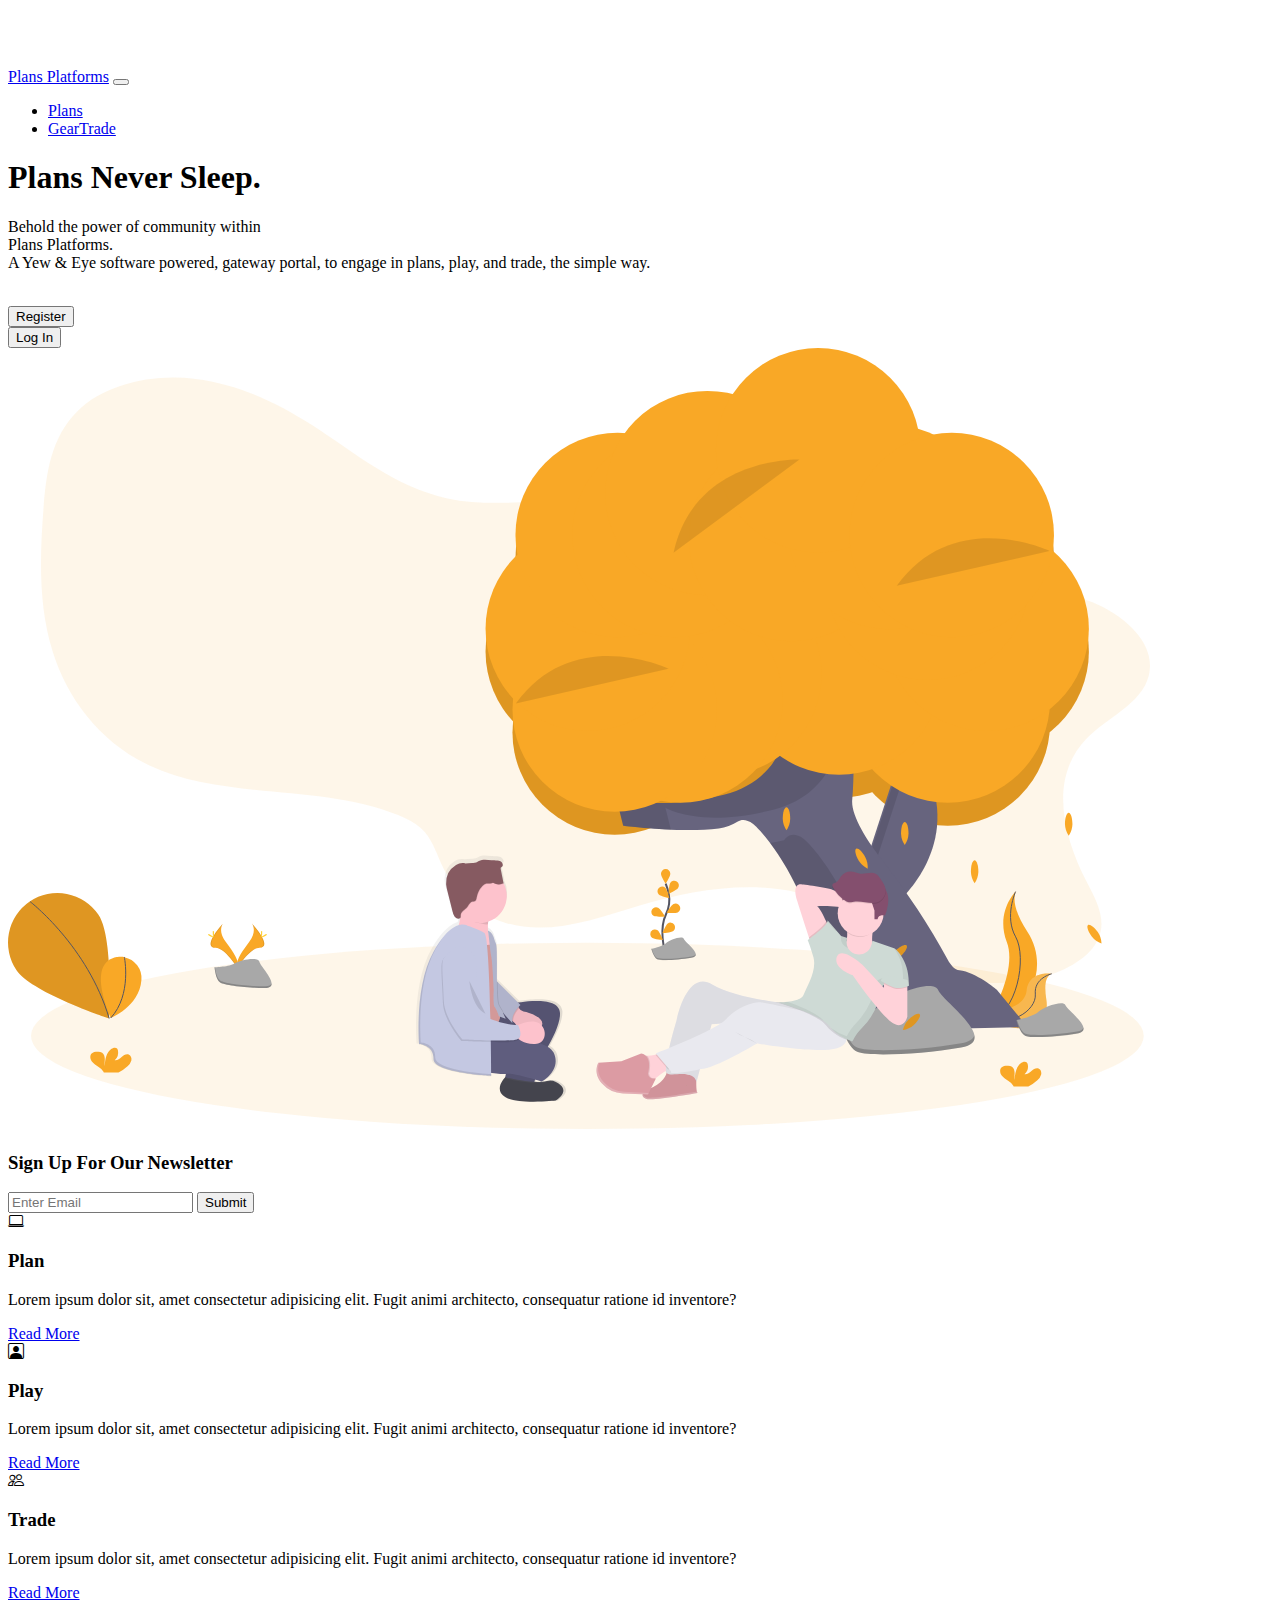
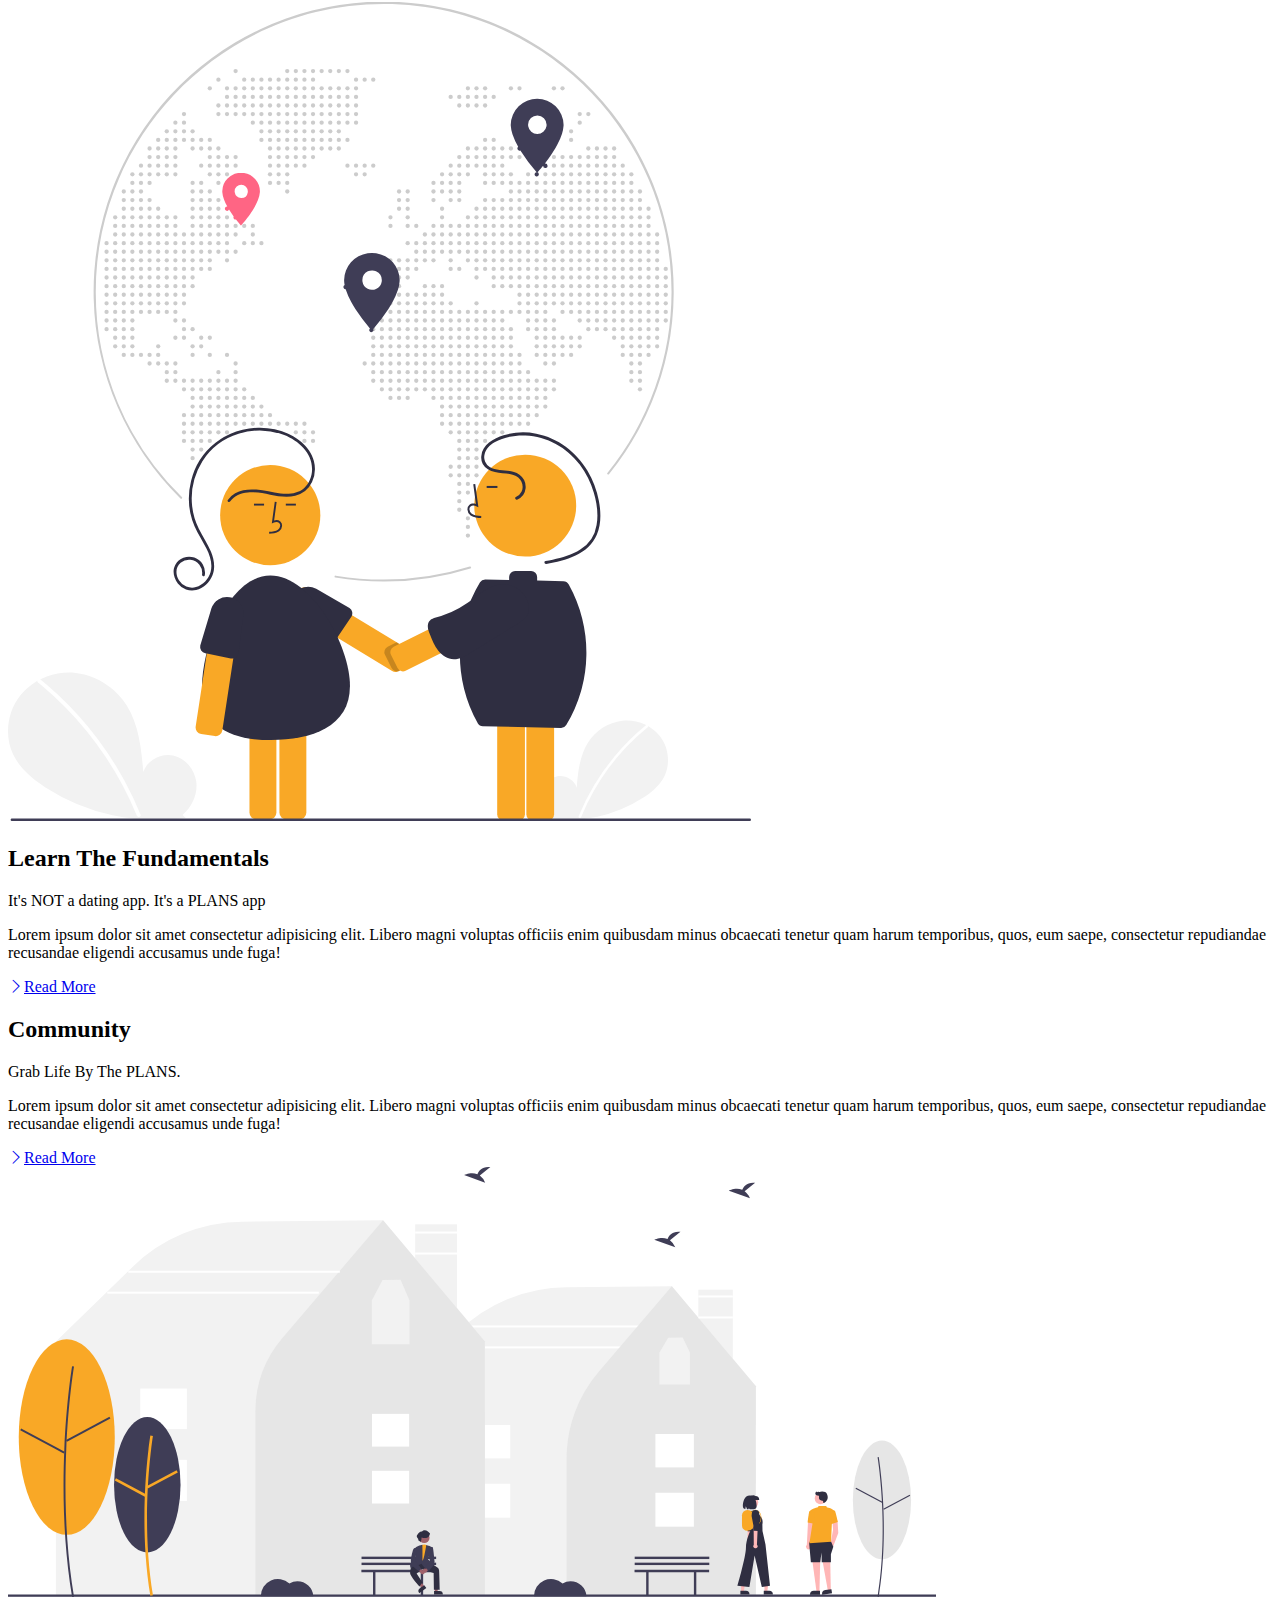
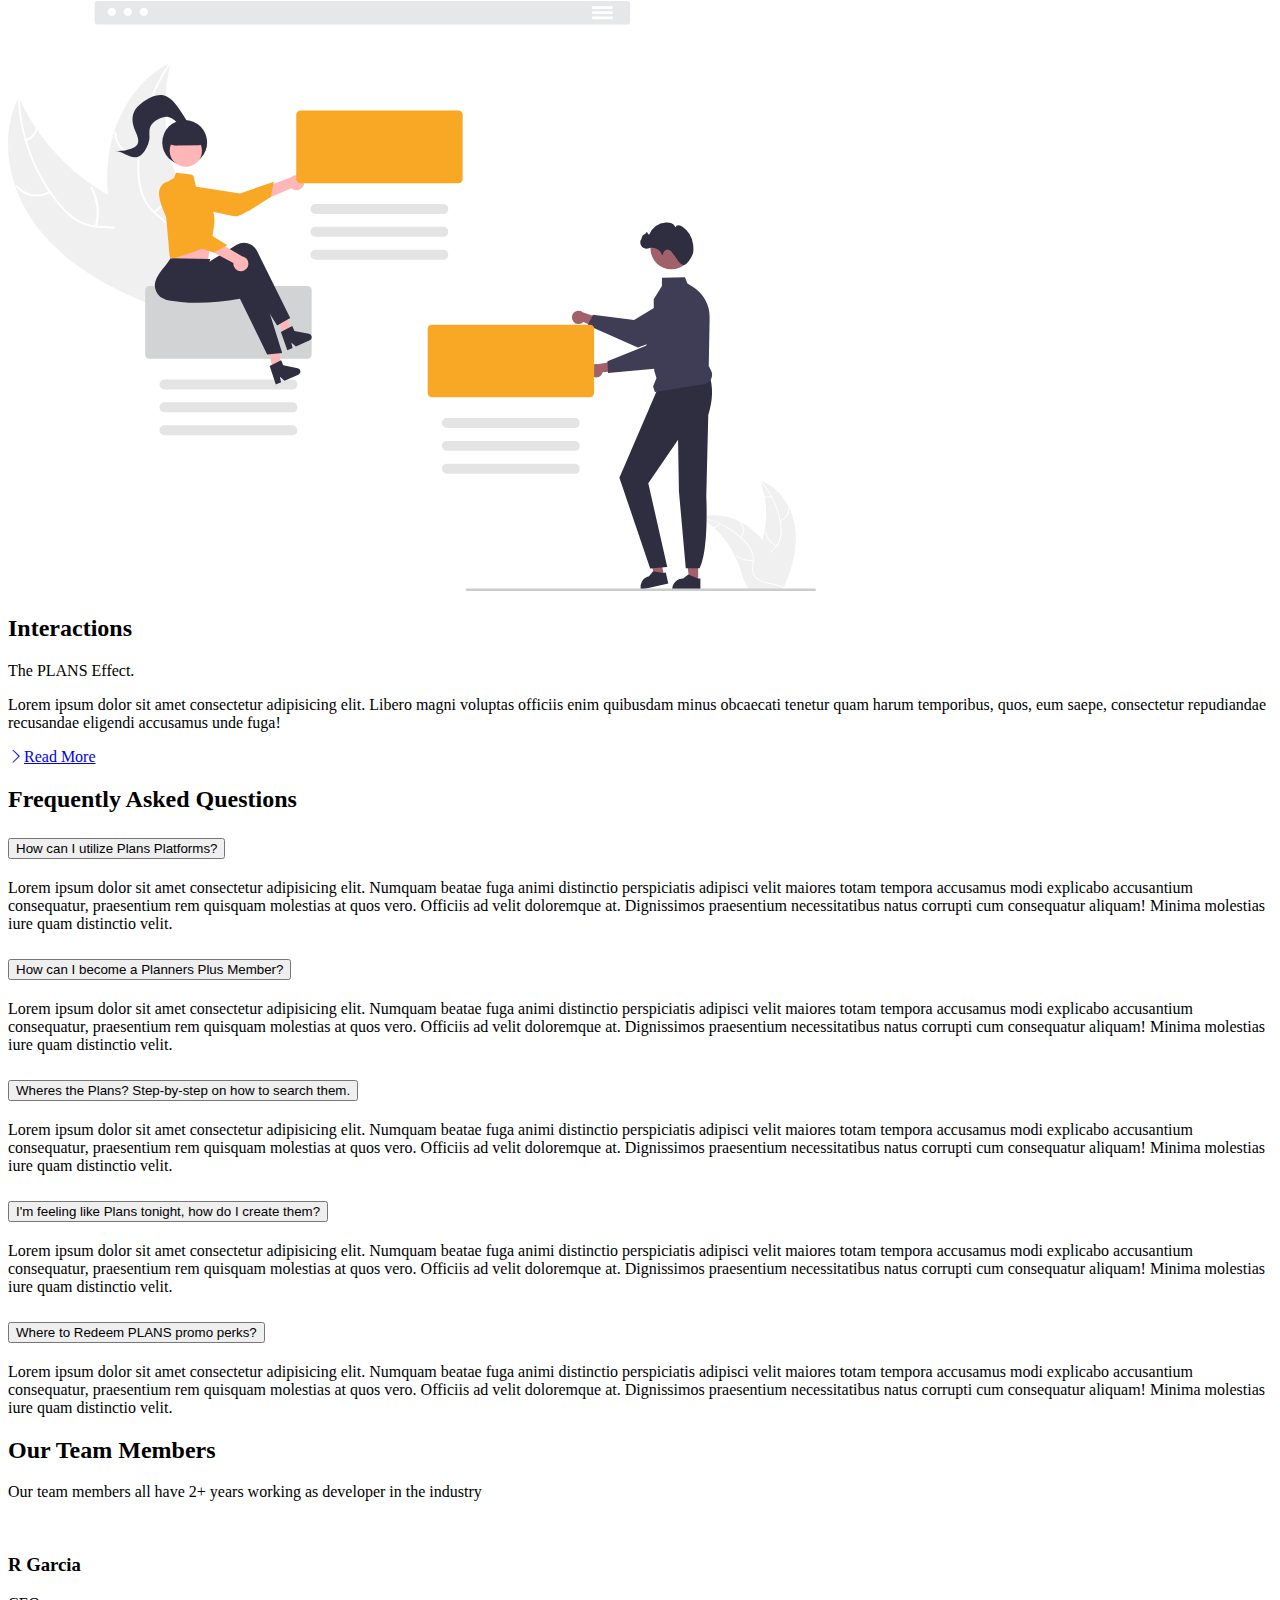
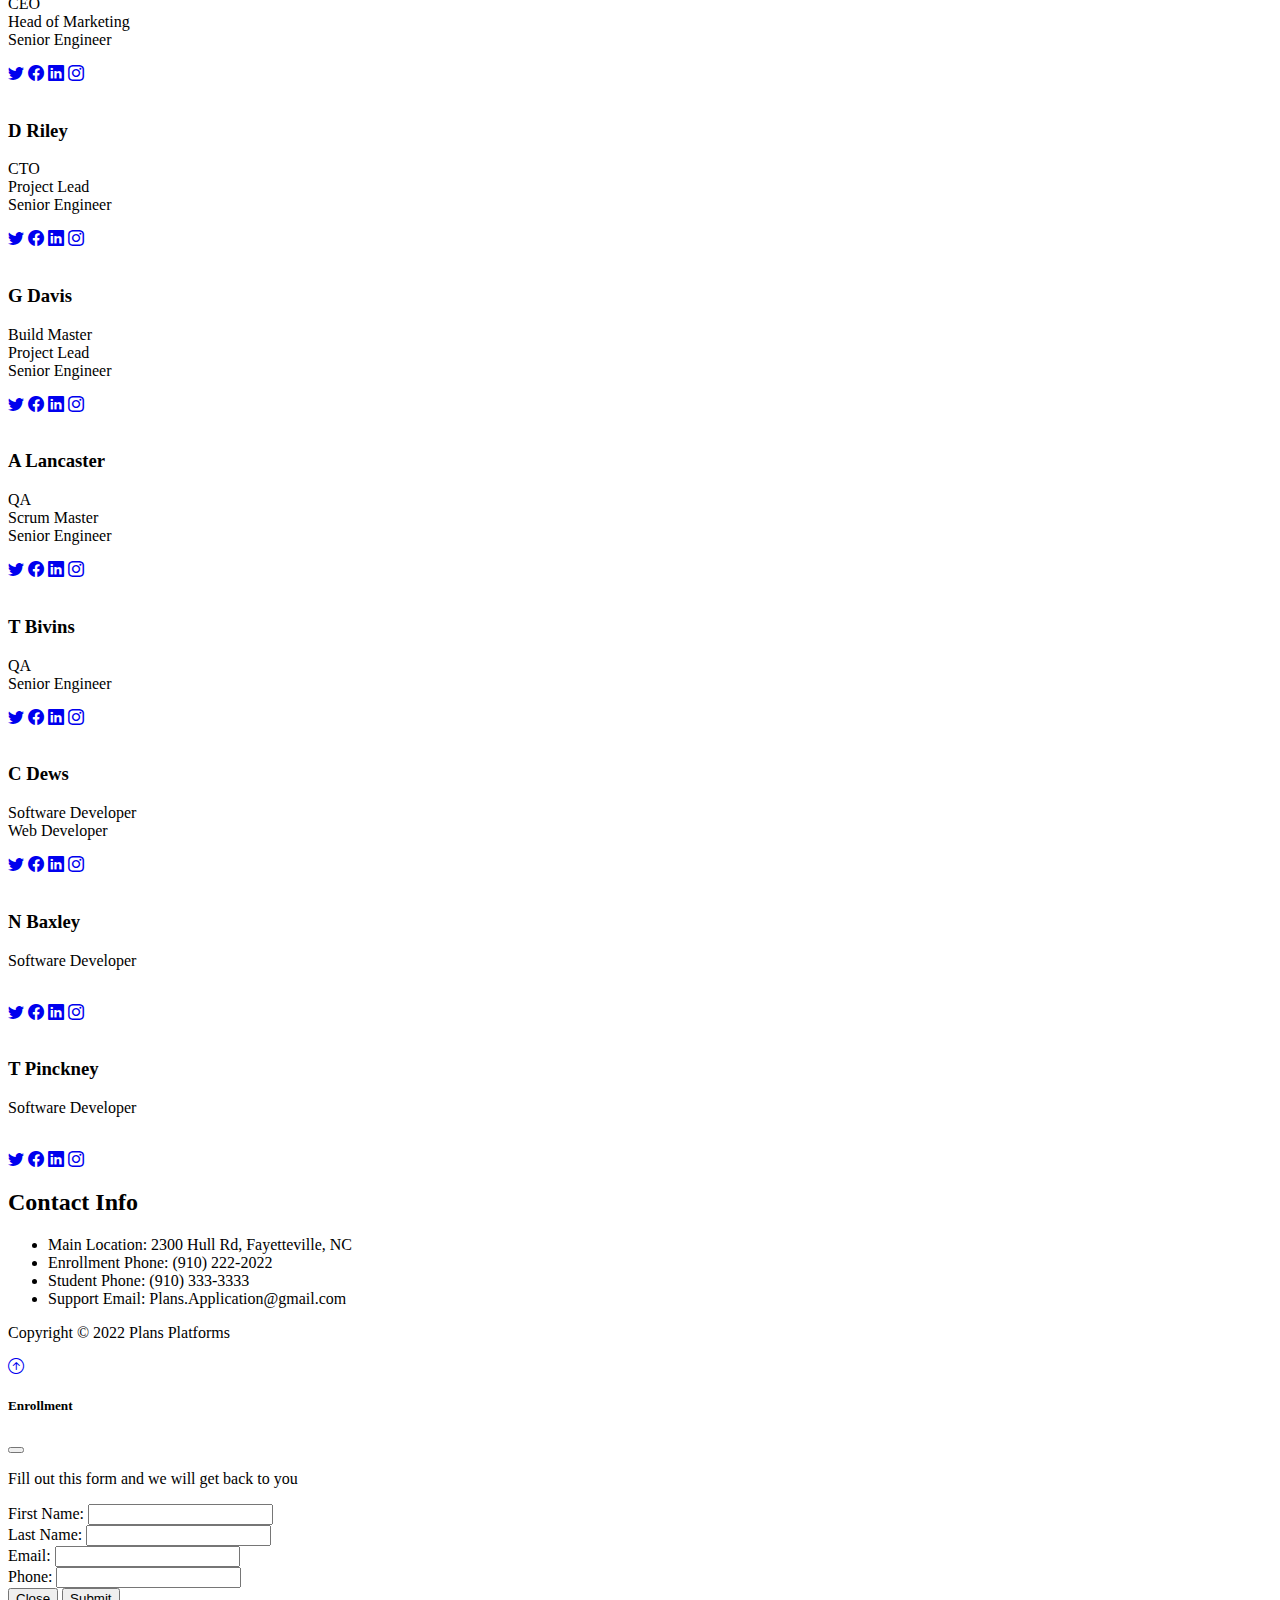
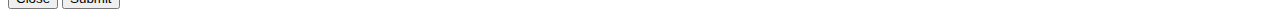
==== Plans/Plan_Platforms/index.html @ 995a72aa "Plans Web Page" ====
<!DOCTYPE html>
<html lang="en">
  <head>
    <meta charset="UTF-8" />
    <meta http-equiv="X-UA-Compatible" content="IE=edge" />
    <meta name="viewport" content="width=device-width, initial-scale=1.0" />
    <link
      href="https://cdn.jsdelivr.net/npm/bootstrap@5.0.1/dist/css/bootstrap.min.css"
      rel="stylesheet"
      integrity="sha384-+0n0xVW2eSR5OomGNYDnhzAbDsOXxcvSN1TPprVMTNDbiYZCxYbOOl7+AMvyTG2x"
      crossorigin="anonymous"
    />
    <link
      rel="stylesheet"
      href="https://cdn.jsdelivr.net/npm/bootstrap-icons@1.3.0/font/bootstrap-icons.css"
    />
    <link
      href="https://api.mapbox.com/mapbox-gl-js/v2.1.1/mapbox-gl.css"
      rel="stylesheet"
    />
    <link rel="stylesheet" href="style.css" />
    <title>Plans Platforms</title>
  </head>
  <body>

  <!--Navbar-->
  <nav class="navbar navbar-expand-lg bg-warning navbar-light py-3 fixed-top">
    <div class="container">
      <a href="#" class="navbar-brand fs-1 fw-bold">Plans Platforms</a>

      <button
          class="navbar-toggler"
          type="button"
          data-bs-toggle="collapse"
          data-bs-target="#navmenu"
        >
          <span class="navbar-toggler-icon"></span>
        </button>

        <div class="collapse navbar-collapse" id="navmenu">
          <ul class="navbar-nav ms-auto">
            <li class="nav-item">
              <a href="#Plans" class="nav-link">Plans</a>
            </li>
            <li class="nav-item">
              <a href="#GearTrade" class="nav-link">GearTrade</a>
            </li>
          </ul>
        </div>
      </div>
    </nav>

  <!-- Showcase -->
  <section 
    class="bg-dark text-light p-5 p-lg-0 pt-lg-3 text-center text-sm-start"
  >
    <div class="container">
      <div class="d-sm-flex align-items-center justify-content-between">
        <div>
          <h1><span class="text-warning">Plans</span> Never Sleep.</h1>
          <p class="lead my-4">
            Behold the power of community within <br> Plans Platforms. <br> A Yew & Eye software powered, gateway portal, to engage in plans, play, and trade, the simple way. 
          </p>
          <br>
          <button class="btn-primary btn-lg my-3"> Register </button>
          <br>
          <button class="btn-success btn-md my-3"> Log In </button>
        </div>
        <img class="img-fluid w-40 d-none d-sm-block" src="friendship.svg" alt="">
      </div>
    </div>
  </section>

  <!-- Newsletter -->
  <section class="bg-primary text-dark p-5">
    <div class="container">
      <div class="d-md-flex justify-content-between align-items-center">
        <h3 class="mb-3 mb-md-0">Sign Up For Our Newsletter</h3>

        <div class="input-group news-input">
          <input type="text" class="form-control" placeholder="Enter Email" />
          <button class="btn btn-dark btn-lg" type="button">Submit</button>
        </div>
      </div>
    </div>
  </section>

  <!-- Boxes -->
  <section class="p-5">
    <div class="container">
      <div class="row text-center g-4">
        <div class="col-md">
          <div class="card bg-dark text-light">
            <div class="card-body text-center">
              <div class="h1 mb-3">
                <i class="bi bi-laptop"></i>
              </div>
              <h3 class="card-title mb-3">
                Plan
              </h3>
              <p class="card-text">
                Lorem ipsum dolor sit, amet consectetur adipisicing elit. Fugit animi architecto, consequatur ratione id inventore?
              </p>
              <a href="#" class="btn btn-primary">Read More</a>
            </div>
          </div>
        </div>
        <div class="col-md"><div class="card bg-secondary text-light">
          <div class="card-body text-center">
            <div class="h1 mb-3">
              <i class="bi bi-person-square"></i>
            </div>
            <h3 class="card-title mb-3">
              Play
            </h3>
            <p class="card-text">
              Lorem ipsum dolor sit, amet consectetur adipisicing elit. Fugit animi architecto, consequatur ratione id inventore?
            </p>
            <a href="#" class="btn btn-dark">Read More</a>
          </div>
        </div>
      </div>
        <div class="col-md"><div class="card bg-dark text-light">
          <div class="card-body text-center">
            <div class="h1 mb-3">
              <i class="bi bi-people"></i>
            </div>
            <h3 class="card-title mb-3">
              Trade
            </h3>
            <p class="card-text">
              Lorem ipsum dolor sit, amet consectetur adipisicing elit. Fugit animi architecto, consequatur ratione id inventore?
            </p>
            <a href="#" class="btn btn-primary">Read More</a>
          </div>
        </div>
      </div>
      </div>
    </div>
  </section>

  <!-- Fundamentals -->
  <section id="learn"class="p-5">
    <div class="container">
      <div class="row align-items-center justify-content-between">
        <div class="col-md">
          <img src="together.svg" class="img-fluid" alt="">
        </div><div class="col-md p-5">
          <h2>Learn The Fundamentals</h2>
          <p class="lead">It's NOT a dating app. It's a <span class="text-warning">PLANS</span> app </p>
          <p>Lorem ipsum dolor sit amet consectetur adipisicing elit. Libero magni voluptas officiis enim quibusdam minus obcaecati tenetur quam harum temporibus, quos, eum saepe, consectetur repudiandae recusandae eligendi accusamus unde fuga!
          </p>
          <a href="#" class="btn btn-light mt3">
            <i class="bi bi-chevron-right"></i>Read More
          </a>
        </div>
      </div>
    </div>
  </section>

  <!-- Community -->
  <section id="learn"class="p-5 bg-dark text-light">
    <div class="container">
      <div class="row align-items-center justify-content-between">        
        <div class="col-md p-5">
         
          <h2>Community</h2>
          <p class="lead">Grab Life By The <span class="text-warning">PLANS</span>.</p>
          <p>Lorem ipsum dolor sit amet consectetur adipisicing elit. Libero magni voluptas officiis enim quibusdam minus obcaecati tenetur quam harum temporibus, quos, eum saepe, consectetur repudiandae recusandae eligendi accusamus unde fuga!
          </p>
          <a href="#" class="btn btn-light mt3">
            <i class="bi bi-chevron-right"></i>Read More
          </a>
        </div>
        <div class="col-md">
          <img src="neighborhood.svg" class="img-fluid" alt="">
        </div>
      </div>
    </div>
  </section>

  <!-- Interactions -->
  <section id="learn"class="p-5">
    <div class="container">
      <div class="row align-items-center justify-content-between">
        <div class="col-md">
          <img src="social.svg" class="img-fluid" alt="">
        </div><div class="col-md p-5">
          <h2>Interactions</h2>
          <p class="lead">The <span class="text-warning">PLANS</span> Effect.</p>
          <p>Lorem ipsum dolor sit amet consectetur adipisicing elit. Libero magni voluptas officiis enim quibusdam minus obcaecati tenetur quam harum temporibus, quos, eum saepe, consectetur repudiandae recusandae eligendi accusamus unde fuga!
          </p>
          <a href="#" class="btn btn-light mt3">
            <i class="bi bi-chevron-right"></i>Read More
          </a>
        </div>
      </div>
    </div>
  </section>

  <!-- Question Accordion -->
  <section id="questions" class="p-5">
    <div class="container">
      <h2 class="text-center mb-4">Frequently Asked Questions</h2>
      <div class="accordion accordion-flush" id="questions">
        <!-- Item 1 -->
        <div class="accordion-item">
          <h2 class="accordion-header">
            <button
              class="accordion-button collapsed"
              type="button"
              data-bs-toggle="collapse"
              data-bs-target="#question-one"
            >
              How can I utilize Plans Platforms?
            </button>
          </h2>
          <div
            id="question-one"
            class="accordion-collapse collapse"
            data-bs-parent="#questions"
          >
            <div class="accordion-body">
              Lorem ipsum dolor sit amet consectetur adipisicing elit. Numquam
              beatae fuga animi distinctio perspiciatis adipisci velit maiores
              totam tempora accusamus modi explicabo accusantium consequatur,
              praesentium rem quisquam molestias at quos vero. Officiis ad
              velit doloremque at. Dignissimos praesentium necessitatibus
              natus corrupti cum consequatur aliquam! Minima molestias iure
              quam distinctio velit.
            </div>
          </div>
        </div>
        <!-- Item 2 -->
        <div class="accordion-item">
          <h2 class="accordion-header">
            <button
              class="accordion-button collapsed"
              type="button"
              data-bs-toggle="collapse"
              data-bs-target="#question-two"
            >
             How can I become a Planners Plus Member? 
            </button>
          </h2>
          <div
            id="question-two"
            class="accordion-collapse collapse"
            data-bs-parent="#questions"
          >
            <div class="accordion-body">
              Lorem ipsum dolor sit amet consectetur adipisicing elit. Numquam
              beatae fuga animi distinctio perspiciatis adipisci velit maiores
              totam tempora accusamus modi explicabo accusantium consequatur,
              praesentium rem quisquam molestias at quos vero. Officiis ad
              velit doloremque at. Dignissimos praesentium necessitatibus
              natus corrupti cum consequatur aliquam! Minima molestias iure
              quam distinctio velit.
            </div>
          </div>
        </div>
        <!-- Item 3 -->
        <div class="accordion-item">
          <h2 class="accordion-header">
            <button
              class="accordion-button collapsed"
              type="button"
              data-bs-toggle="collapse"
              data-bs-target="#question-three"
            >
              Wheres the Plans? Step-by-step on how to search them.
            </button>
          </h2>
          <div
            id="question-three"
            class="accordion-collapse collapse"
            data-bs-parent="#questions"
          >
            <div class="accordion-body">
              Lorem ipsum dolor sit amet consectetur adipisicing elit. Numquam
              beatae fuga animi distinctio perspiciatis adipisci velit maiores
              totam tempora accusamus modi explicabo accusantium consequatur,
              praesentium rem quisquam molestias at quos vero. Officiis ad
              velit doloremque at. Dignissimos praesentium necessitatibus
              natus corrupti cum consequatur aliquam! Minima molestias iure
              quam distinctio velit.
            </div>
          </div>
        </div>
        <!-- Item 4 -->
        <div class="accordion-item">
          <h2 class="accordion-header">
            <button
              class="accordion-button collapsed"
              type="button"
              data-bs-toggle="collapse"
              data-bs-target="#question-four"
            >
              I'm feeling like Plans tonight, how do I create them?
            </button>
          </h2>
          <div
            id="question-four"
            class="accordion-collapse collapse"
            data-bs-parent="#questions"
          >
            <div class="accordion-body">
              Lorem ipsum dolor sit amet consectetur adipisicing elit. Numquam
              beatae fuga animi distinctio perspiciatis adipisci velit maiores
              totam tempora accusamus modi explicabo accusantium consequatur,
              praesentium rem quisquam molestias at quos vero. Officiis ad
              velit doloremque at. Dignissimos praesentium necessitatibus
              natus corrupti cum consequatur aliquam! Minima molestias iure
              quam distinctio velit.
            </div>
          </div>
        </div>
        <!-- Item 5 -->
        <div class="accordion-item">
          <h2 class="accordion-header">
            <button
              class="accordion-button collapsed"
              type="button"
              data-bs-toggle="collapse"
              data-bs-target="#question-five"
            >
              Where to Redeem PLANS promo perks?
            </button>
          </h2>
          <div
            id="question-five"
            class="accordion-collapse collapse"
            data-bs-parent="#questions"
          >
            <div class="accordion-body">
              Lorem ipsum dolor sit amet consectetur adipisicing elit. Numquam
              beatae fuga animi distinctio perspiciatis adipisci velit maiores
              totam tempora accusamus modi explicabo accusantium consequatur,
              praesentium rem quisquam molestias at quos vero. Officiis ad
              velit doloremque at. Dignissimos praesentium necessitatibus
              natus corrupti cum consequatur aliquam! Minima molestias iure
              quam distinctio velit.
            </div>
          </div>
        </div>
      </div>
    </div>
  </section>

  <!-- Team Members -->
  <section id="Team" class="p-5 bg-primary">
    <div class="container">
      <h2 class="text-center text-white">Our Team Members</h2>
      <p class="lead text-center text-white mb-5">
        Our team members all have 2+ years working as developer in the
        industry
      </p>
      
      <div class="row g-4 ">

        <!-- Team Member 1 -->
        <div class="col-md-6 col-lg-3">
          <div class="card bg-light">
            <div class="card-body text-center h-100">
              <img
                src="https://randomuser.me/api/portraits/women/12.jpg"
                class="rounded-circle mb-3"
                alt=""
              />
              <h3 class="card-title mb-3">R Garcia</h3>
              <p class="card-text mb-2 mx-3">
                CEO <br>
                Head of Marketing <br>
                Senior Engineer
              </p>
              <a href="#"><i class="bi bi-twitter text-dark mx-1"></i></a>
              <a href="#"><i class="bi bi-facebook text-dark mx-1"></i></a>
              <a href="#"><i class="bi bi-linkedin text-dark mx-1"></i></a>
              <a href="#"><i class="bi bi-instagram text-dark mx-1"></i></a>
            </div>
          </div>
        </div>
        

        <!-- Team Member 2 -->
        <div class="col-md-6 col-lg-3">
          <div class="card bg-light">
            <div class="card-body text-center">
              <img
                src="https://randomuser.me/api/portraits/men/2.jpg"
                class="rounded-circle mb-3"
                alt=""
              />
              <h3 class="card-title mb-2">D Riley</h3>
              <p class="card-text">
                CTO <br>
                Project Lead <br>
                Senior Engineer
              </p>
              <a href="#"><i class="bi bi-twitter text-dark mx-1"></i></a>
              <a href="#"><i class="bi bi-facebook text-dark mx-1"></i></a>
              <a href="#"><i class="bi bi-linkedin text-dark mx-1"></i></a>
              <a href="#"><i class="bi bi-instagram text-dark mx-1"></i></a>
            </div>
          </div>
        </div>

        <!-- Team Member 3 -->
        <div class="col-md-6 col-lg-3">
          <div class="card bg-light">
            <div class="card-body text-center">
              <img
                src="https://randomuser.me/api/portraits/men/11.jpg"
                class="rounded-circle mb-3"
                alt=""
              />
              <h3 class="card-title mb-2">G Davis</h3>
              <p class="card-text">
                Build Master <br>
                Project Lead <br>
                Senior Engineer
              </p>
              <a href="#"><i class="bi bi-twitter text-dark mx-1"></i></a>
              <a href="#"><i class="bi bi-facebook text-dark mx-1"></i></a>
              <a href="#"><i class="bi bi-linkedin text-dark mx-1"></i></a>
              <a href="#"><i class="bi bi-instagram text-dark mx-1"></i></a>
            </div>
          </div>
        </div>

        <!-- Team Member 4 -->
        <div class="col-md-6 col-lg-3">
          <div class="card bg-light">
            <div class="card-body text-center">
              <img
                src="https://randomuser.me/api/portraits/men/14.jpg"
                class="rounded-circle mb-3"
                alt=""
              />
              <h3 class="card-title mb-2">A Lancaster</h3>
              <p class="card-text">
                QA <br>
                Scrum Master <br>
                Senior Engineer <br>
              </p>
              <a href="#"><i class="bi bi-twitter text-dark mx-1"></i></a>
              <a href="#"><i class="bi bi-facebook text-dark mx-1"></i></a>
              <a href="#"><i class="bi bi-linkedin text-dark mx-1"></i></a>
              <a href="#"><i class="bi bi-instagram text-dark mx-1"></i></a>
            </div>
          </div>
        </div>

        <!-- Team Member 5 -->
        <div class="col-md-6 col-lg-3">
          <div class="card bg-light">
            <div class="card-body text-center">
              <img
                src="https://randomuser.me/api/portraits/men/4.jpg"
                class="rounded-circle mb-3"
                alt=""
              />
              <h3 class="card-title mb-2">T Bivins</h3>
              <p class="card-text">
                QA <br>
                Senior Engineer
              </p>
              <a href="#"><i class="bi bi-twitter text-dark mx-1"></i></a>
              <a href="#"><i class="bi bi-facebook text-dark mx-1"></i></a>
              <a href="#"><i class="bi bi-linkedin text-dark mx-1"></i></a>
              <a href="#"><i class="bi bi-instagram text-dark mx-1"></i></a>
            </div>
          </div>
        </div>

        <!-- Team Member 6 -->
        <div class="col-md-6 col-lg-3">
          <div class="card bg-light">
            <div class="card-body text-center">
              <img
                src="https://randomuser.me/api/portraits/men/9.jpg"
                class="rounded-circle mb-3"
                alt=""
              />
              <h3 class="card-title mb-2">C Dews</h3>
              <p class="card-text">
                Software Developer <br>
                Web Developer
              </p>
              <a href="#"><i class="bi bi-twitter text-dark mx-1"></i></a>
              <a href="#"><i class="bi bi-facebook text-dark mx-1"></i></a>
              <a href="#"><i class="bi bi-linkedin text-dark mx-1"></i></a>
              <a href="#"><i class="bi bi-instagram text-dark mx-1"></i></a>
            </div>
          </div>
        </div>

        <!-- Team Member 7 -->
        <div class="col-md-6 col-lg-3">
          <div class="card bg-light">
            <div class="card-body text-center">
              <img
                src="https://randomuser.me/api/portraits/men/12.jpg"
                class="rounded-circle mb-3"
                alt=""
              />
              <h3 class="card-title mb-2">N Baxley</h3>
              <p class="card-text">
                Software Developer <br>
                <br>
              </p>
              <a href="#"><i class="bi bi-twitter text-dark mx-1"></i></a>
              <a href="#"><i class="bi bi-facebook text-dark mx-1"></i></a>
              <a href="#"><i class="bi bi-linkedin text-dark mx-1"></i></a>
              <a href="#"><i class="bi bi-instagram text-dark mx-1"></i></a>
            </div>
          </div>
        </div>

        <!-- Team Member 8 -->
        <div class="col-md-6 col-lg-3">
          <div class="card bg-light">
            <div class="card-body text-center">
              <img
                src="https://randomuser.me/api/portraits/women/22.jpg"
                class="rounded-circle mb-3"
                alt=""
              />
              <h3 class="card-title mb-2">T Pinckney</h3>
              <p class="card-text">
                Software Developer <br>
                <br>
              </p>
              <a href="#"><i class="bi bi-twitter text-dark mx-1"></i></a>
              <a href="#"><i class="bi bi-facebook text-dark mx-1"></i></a>
              <a href="#"><i class="bi bi-linkedin text-dark mx-1"></i></a>
              <a href="#"><i class="bi bi-instagram text-dark mx-1"></i></a>
            </div>
          </div>
        </div>

      </div>
    </div>
  </section>
    
<!-- Contact & Map -->
<section class="p-5">
  <div class="container">
    <div class="row g-4">
      <div class="col-md">
        <h2 class="text-center mb-4">Contact Info</h2>
        <ul class="list-group list-group-flush lead">
          <li class="list-group-item">
            <span class="fw-bold">Main Location:</span>  2300 Hull Rd, Fayetteville, NC
          </li>
          <li class="list-group-item">
            <span class="fw-bold">Enrollment Phone:</span> (910) 222-2022
          </li>
          <li class="list-group-item">
            <span class="fw-bold">Student Phone:</span> (910) 333-3333
          </li>
          <li class="list-group-item">
            <span class="fw-bold">Support Email:</span> 
            Plans.Application@gmail.com
          </li>
        </ul>
      </div>
      <div class="col-md">
        <div id="map"></div>
      </div>
    </div>
  </div>
</section>

<!-- Footer -->
<footer class="p-5 bg-dark text-white text-center position-relative">
  <div class="container">
    <p class="lead">Copyright &copy; 2022 Plans Platforms</p>

    <a href="#" class="position-absolute bottom-0 end-0 p-5">
      <i class="bi bi-arrow-up-circle h1"></i>
    </a>
  </div>
</footer>

<!-- Modal -->
<div
  class="modal fade"
  id="enroll"
  tabindex="-1"
  aria-labelledby="enrollLabel"
  aria-hidden="true"
>
  <div class="modal-dialog">
    <div class="modal-content">
      <div class="modal-header">
        <h5 class="modal-title" id="enrollLabel">Enrollment</h5>
        <button
          type="button"
          class="btn-close"
          data-bs-dismiss="modal"
          aria-label="Close"
        ></button>
      </div>
      <div class="modal-body">
        <p class="lead">Fill out this form and we will get back to you</p>
        <form>
          <div class="mb-3">
            <label for="first-name" class="col-form-label">
              First Name:
            </label>
            <input type="text" class="form-control" id="first-name" />
          </div>
          <div class="mb-3">
            <label for="last-name" class="col-form-label">Last Name:</label>
            <input type="text" class="form-control" id="last-name" />
          </div>
          <div class="mb-3">
            <label for="email" class="col-form-label">Email:</label>
            <input type="email" class="form-control" id="email" />
          </div>
          <div class="mb-3">
            <label for="phone" class="col-form-label">Phone:</label>
            <input type="tel" class="form-control" id="phone" />
          </div>
        </form>
      </div>
      <div class="modal-footer">
        <button
          type="button"
          class="btn btn-secondary"
          data-bs-dismiss="modal"
        >
          Close
        </button>
        <button type="button" class="btn btn-primary">Submit</button>
      </div>
    </div>
  </div>
</div>

<script
  src="https://cdn.jsdelivr.net/npm/bootstrap@5.0.1/dist/js/bootstrap.bundle.min.js"
  integrity="sha384-gtEjrD/SeCtmISkJkNUaaKMoLD0//ElJ19smozuHV6z3Iehds+3Ulb9Bn9Plx0x4"
  crossorigin="anonymous"
></script>
<script src="https://api.mapbox.com/mapbox-gl-js/v2.1.1/mapbox-gl.js"></script>

<script>
  mapboxgl.accessToken =
    'pk.eyJ1IjoiYnRyYXZlcnN5IiwiYSI6ImNrbmh0dXF1NzBtbnMyb3MzcTBpaG10eXcifQ.h5ZyYCglnMdOLAGGiL1Auw'
  var map = new mapboxgl.Map({
    container: 'map',
    style: 'mapbox://styles/mapbox/streets-v11',
    center: [-71.060982, 42.35725],
    zoom: 18,
  })
</script>
</body>
</html>
---- Plans/Plan_Platforms/style.css ----
body::before {
    display: block;
    content: '';
    height: 60px;
  }
  
  #map {
    width: 100%;
    height: 100%;
    border-radius: 10px;
  }
  
  @media (min-width: 768px) {
    .news-input {
      width: 50%;
    }
  }
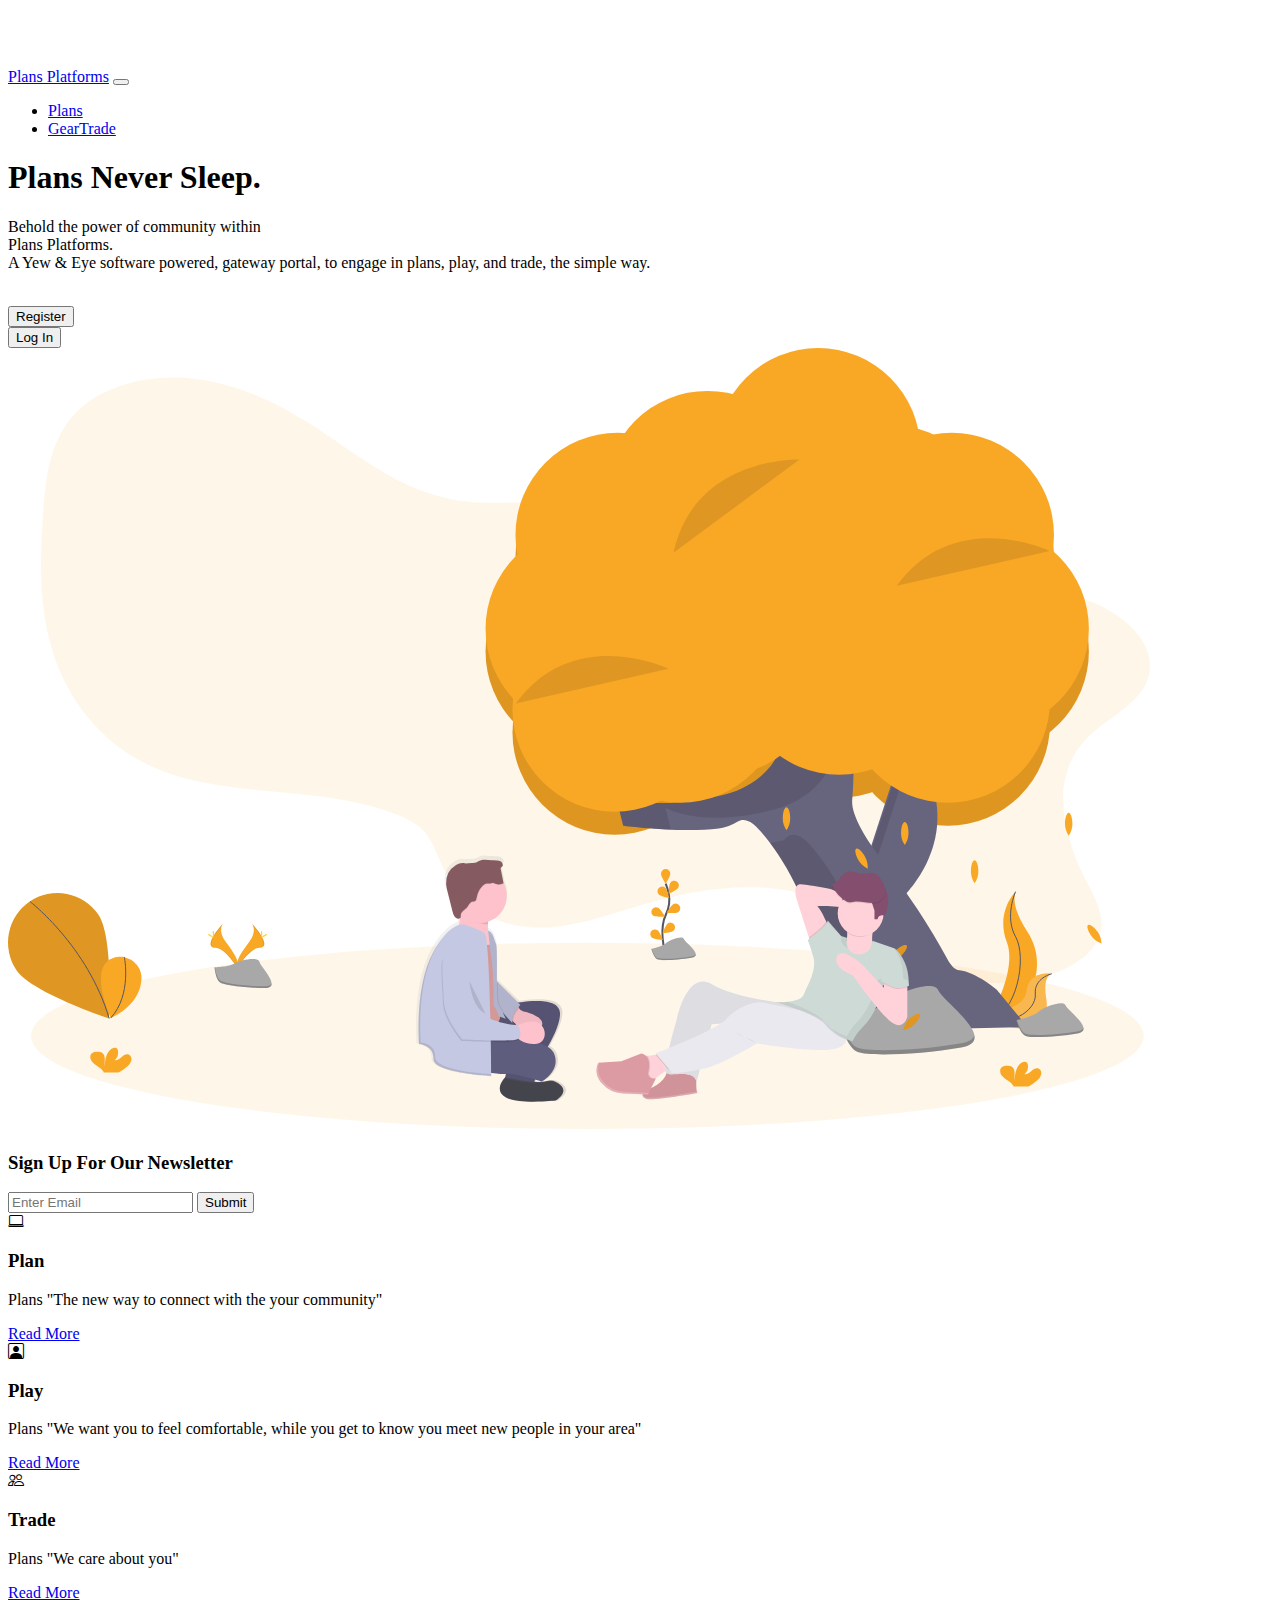
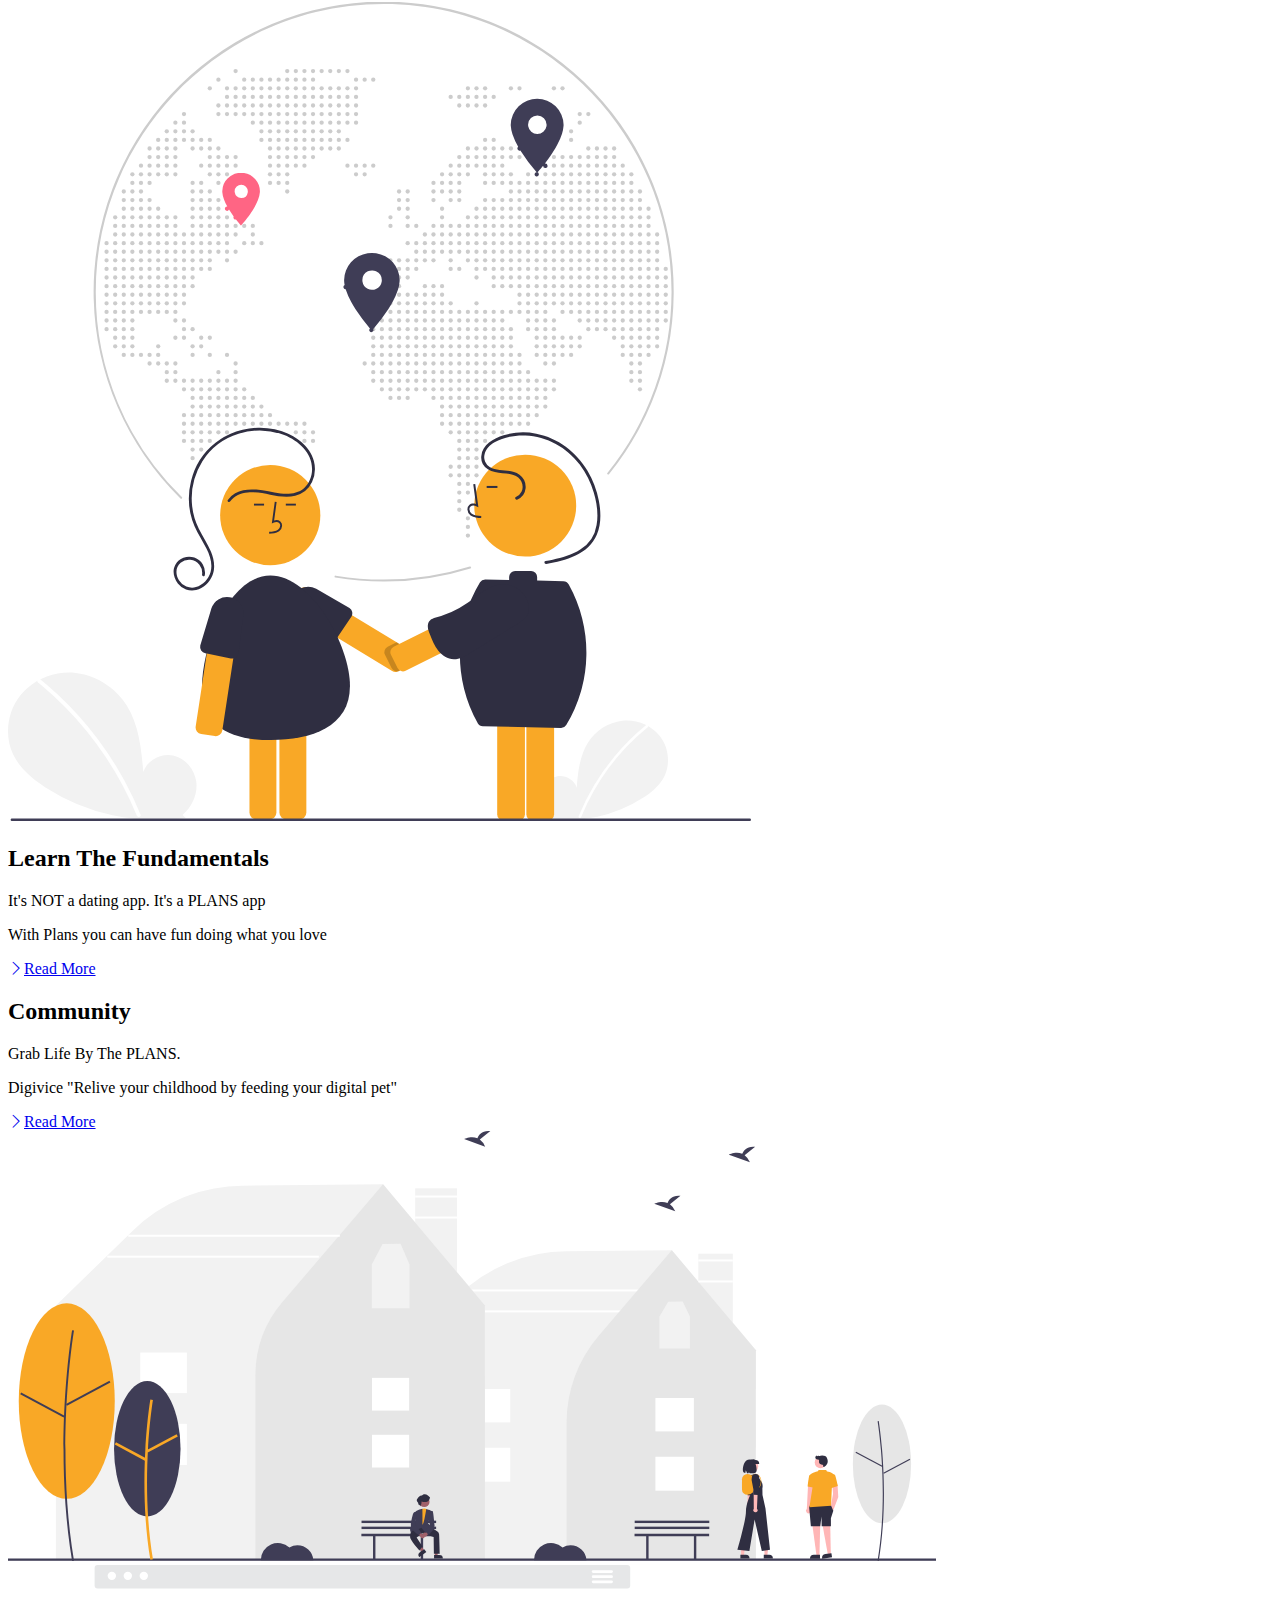
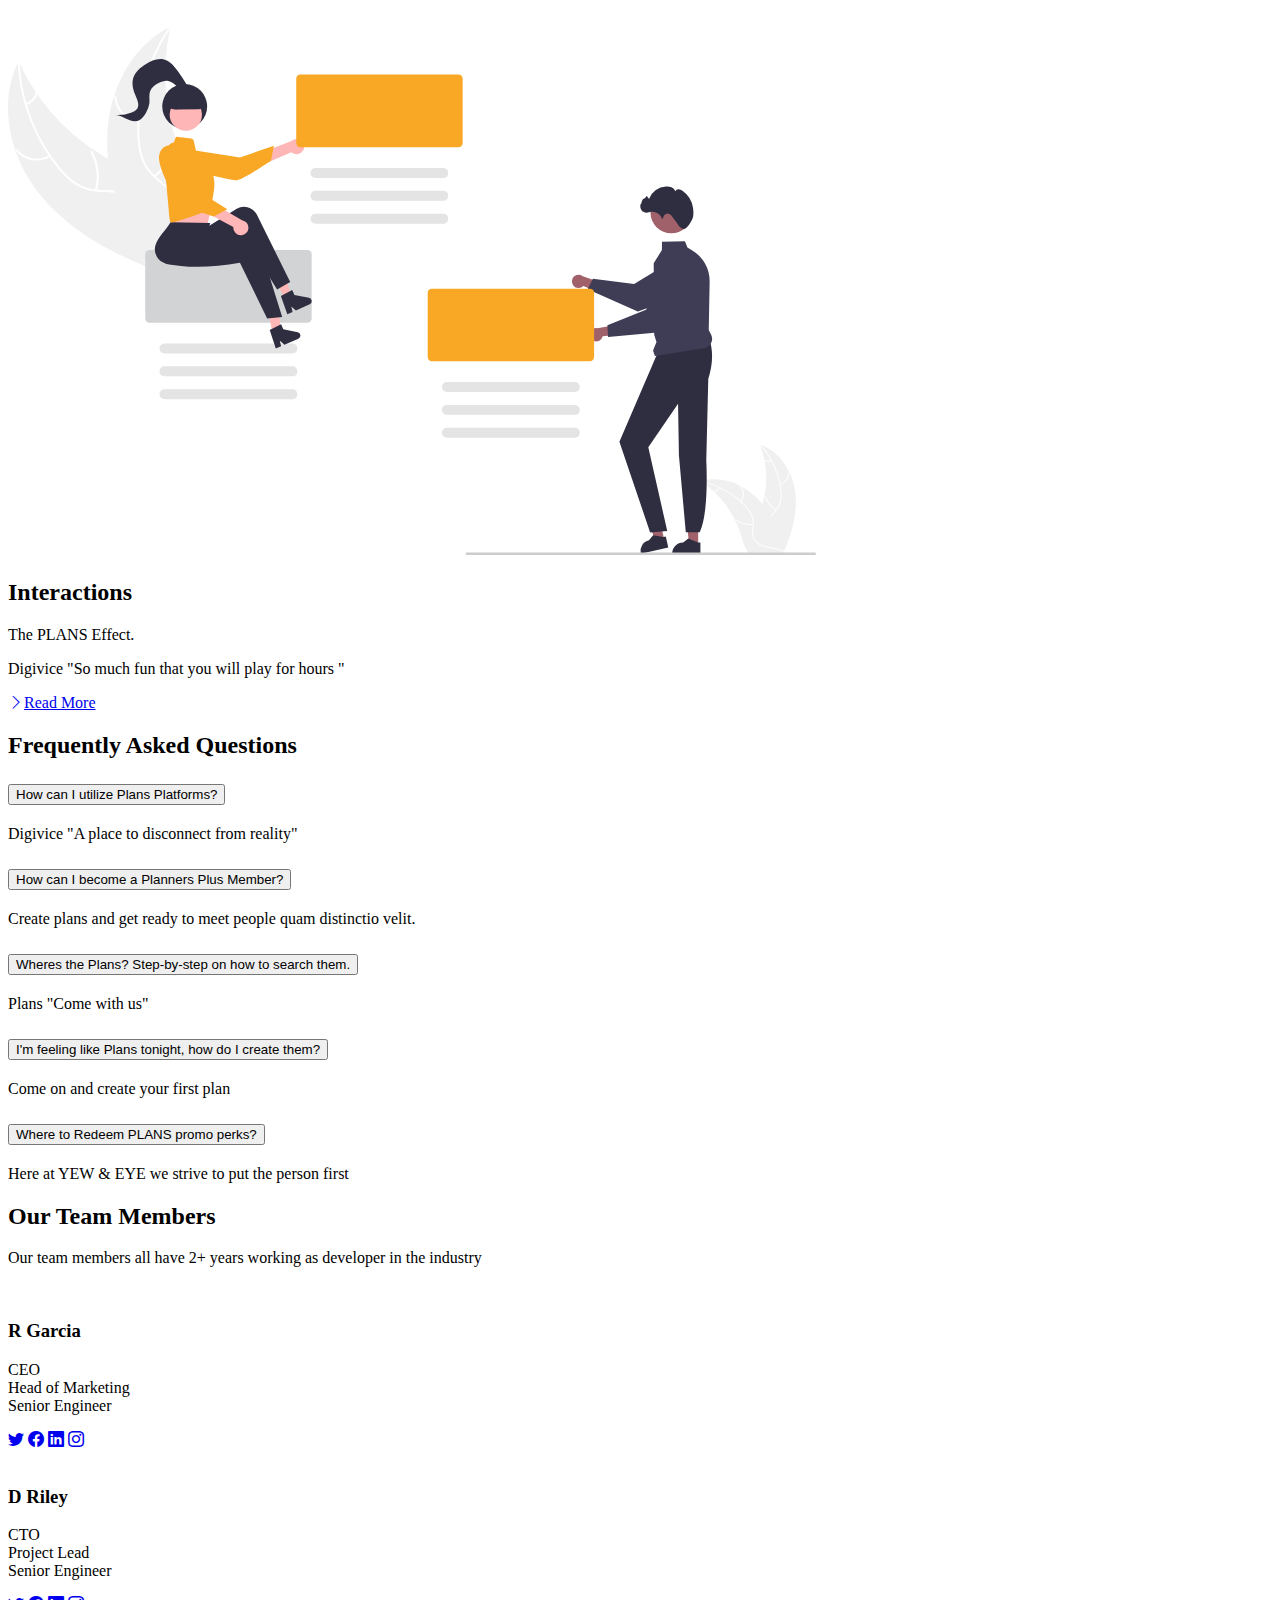
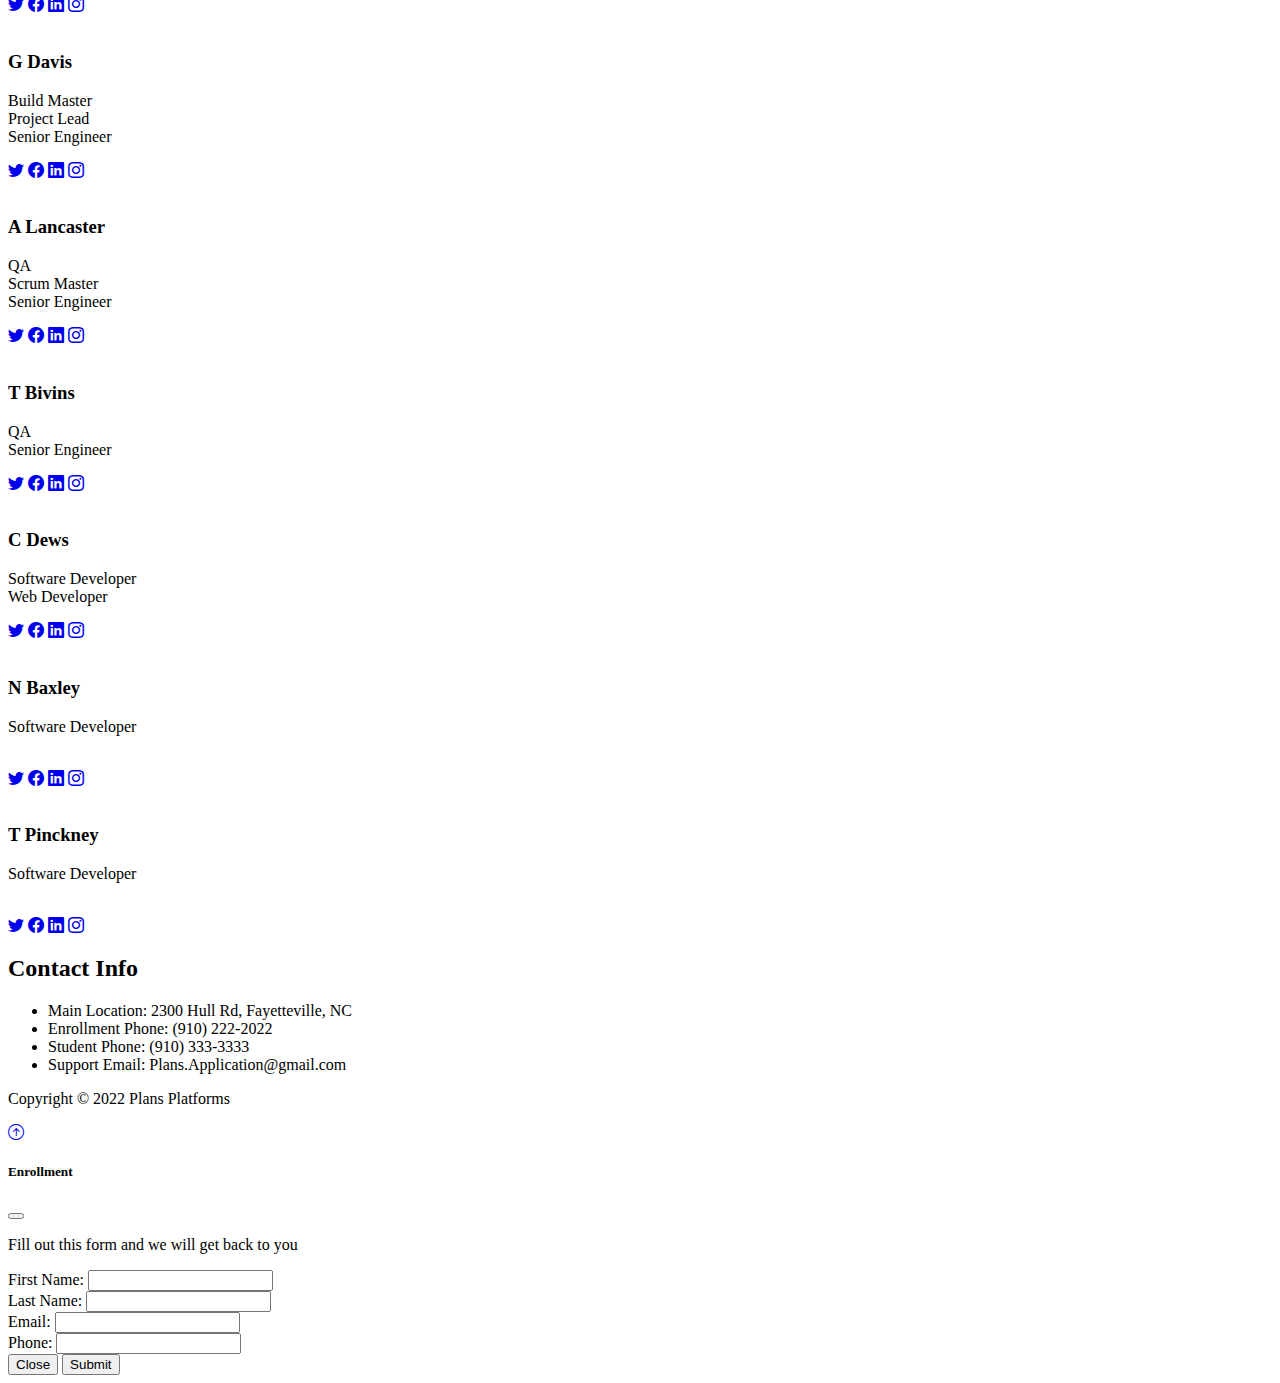
==== commit 92e9599a: "Update index.html" ====
--- a/Plans/Plan_Platforms/index.html
+++ b/Plans/Plan_Platforms/index.html
@@ -99,7 +99,7 @@
                 Plan
               </h3>
               <p class="card-text">
-                Lorem ipsum dolor sit, amet consectetur adipisicing elit. Fugit animi architecto, consequatur ratione id inventore?
+                Plans "The new way to connect with the your community"
               </p>
               <a href="#" class="btn btn-primary">Read More</a>
             </div>
@@ -114,7 +114,7 @@
               Play
             </h3>
             <p class="card-text">
-              Lorem ipsum dolor sit, amet consectetur adipisicing elit. Fugit animi architecto, consequatur ratione id inventore?
+              Plans "We want you to feel comfortable, while you get to know you meet new people in your area"
             </p>
             <a href="#" class="btn btn-dark">Read More</a>
           </div>
@@ -129,7 +129,7 @@
               Trade
             </h3>
             <p class="card-text">
-              Lorem ipsum dolor sit, amet consectetur adipisicing elit. Fugit animi architecto, consequatur ratione id inventore?
+             Plans "We care about you"
             </p>
             <a href="#" class="btn btn-primary">Read More</a>
           </div>
@@ -148,7 +148,7 @@
         </div><div class="col-md p-5">
           <h2>Learn The Fundamentals</h2>
           <p class="lead">It's NOT a dating app. It's a <span class="text-warning">PLANS</span> app </p>
-          <p>Lorem ipsum dolor sit amet consectetur adipisicing elit. Libero magni voluptas officiis enim quibusdam minus obcaecati tenetur quam harum temporibus, quos, eum saepe, consectetur repudiandae recusandae eligendi accusamus unde fuga!
+          <p> With Plans you can have fun doing what you love 
           </p>
           <a href="#" class="btn btn-light mt3">
             <i class="bi bi-chevron-right"></i>Read More
@@ -166,7 +166,7 @@
          
           <h2>Community</h2>
           <p class="lead">Grab Life By The <span class="text-warning">PLANS</span>.</p>
-          <p>Lorem ipsum dolor sit amet consectetur adipisicing elit. Libero magni voluptas officiis enim quibusdam minus obcaecati tenetur quam harum temporibus, quos, eum saepe, consectetur repudiandae recusandae eligendi accusamus unde fuga!
+          <p> Digivice "Relive your childhood by feeding your digital pet"
           </p>
           <a href="#" class="btn btn-light mt3">
             <i class="bi bi-chevron-right"></i>Read More
@@ -188,7 +188,7 @@
         </div><div class="col-md p-5">
           <h2>Interactions</h2>
           <p class="lead">The <span class="text-warning">PLANS</span> Effect.</p>
-          <p>Lorem ipsum dolor sit amet consectetur adipisicing elit. Libero magni voluptas officiis enim quibusdam minus obcaecati tenetur quam harum temporibus, quos, eum saepe, consectetur repudiandae recusandae eligendi accusamus unde fuga!
+          <p> Digivice "So much fun that you will play for hours "
           </p>
           <a href="#" class="btn btn-light mt3">
             <i class="bi bi-chevron-right"></i>Read More
@@ -221,13 +221,7 @@
             data-bs-parent="#questions"
           >
             <div class="accordion-body">
-              Lorem ipsum dolor sit amet consectetur adipisicing elit. Numquam
-              beatae fuga animi distinctio perspiciatis adipisci velit maiores
-              totam tempora accusamus modi explicabo accusantium consequatur,
-              praesentium rem quisquam molestias at quos vero. Officiis ad
-              velit doloremque at. Dignissimos praesentium necessitatibus
-              natus corrupti cum consequatur aliquam! Minima molestias iure
-              quam distinctio velit.
+          Digivice "A place to disconnect from reality"
             </div>
           </div>
         </div>
@@ -249,12 +243,7 @@
             data-bs-parent="#questions"
           >
             <div class="accordion-body">
-              Lorem ipsum dolor sit amet consectetur adipisicing elit. Numquam
-              beatae fuga animi distinctio perspiciatis adipisci velit maiores
-              totam tempora accusamus modi explicabo accusantium consequatur,
-              praesentium rem quisquam molestias at quos vero. Officiis ad
-              velit doloremque at. Dignissimos praesentium necessitatibus
-              natus corrupti cum consequatur aliquam! Minima molestias iure
+             Create plans and get ready to meet people
               quam distinctio velit.
             </div>
           </div>
@@ -277,13 +266,7 @@
             data-bs-parent="#questions"
           >
             <div class="accordion-body">
-              Lorem ipsum dolor sit amet consectetur adipisicing elit. Numquam
-              beatae fuga animi distinctio perspiciatis adipisci velit maiores
-              totam tempora accusamus modi explicabo accusantium consequatur,
-              praesentium rem quisquam molestias at quos vero. Officiis ad
-              velit doloremque at. Dignissimos praesentium necessitatibus
-              natus corrupti cum consequatur aliquam! Minima molestias iure
-              quam distinctio velit.
+            Plans "Come with us"
             </div>
           </div>
         </div>
@@ -305,13 +288,7 @@
             data-bs-parent="#questions"
           >
             <div class="accordion-body">
-              Lorem ipsum dolor sit amet consectetur adipisicing elit. Numquam
-              beatae fuga animi distinctio perspiciatis adipisci velit maiores
-              totam tempora accusamus modi explicabo accusantium consequatur,
-              praesentium rem quisquam molestias at quos vero. Officiis ad
-              velit doloremque at. Dignissimos praesentium necessitatibus
-              natus corrupti cum consequatur aliquam! Minima molestias iure
-              quam distinctio velit.
+             Come on and create your first plan 
             </div>
           </div>
         </div>
@@ -333,13 +310,7 @@
             data-bs-parent="#questions"
           >
             <div class="accordion-body">
-              Lorem ipsum dolor sit amet consectetur adipisicing elit. Numquam
-              beatae fuga animi distinctio perspiciatis adipisci velit maiores
-              totam tempora accusamus modi explicabo accusantium consequatur,
-              praesentium rem quisquam molestias at quos vero. Officiis ad
-              velit doloremque at. Dignissimos praesentium necessitatibus
-              natus corrupti cum consequatur aliquam! Minima molestias iure
-              quam distinctio velit.
+             Here at YEW & EYE we strive to put the person first
             </div>
           </div>
         </div>
@@ -657,4 +628,4 @@
   })
 </script>
 </body>
-</html>+</html>
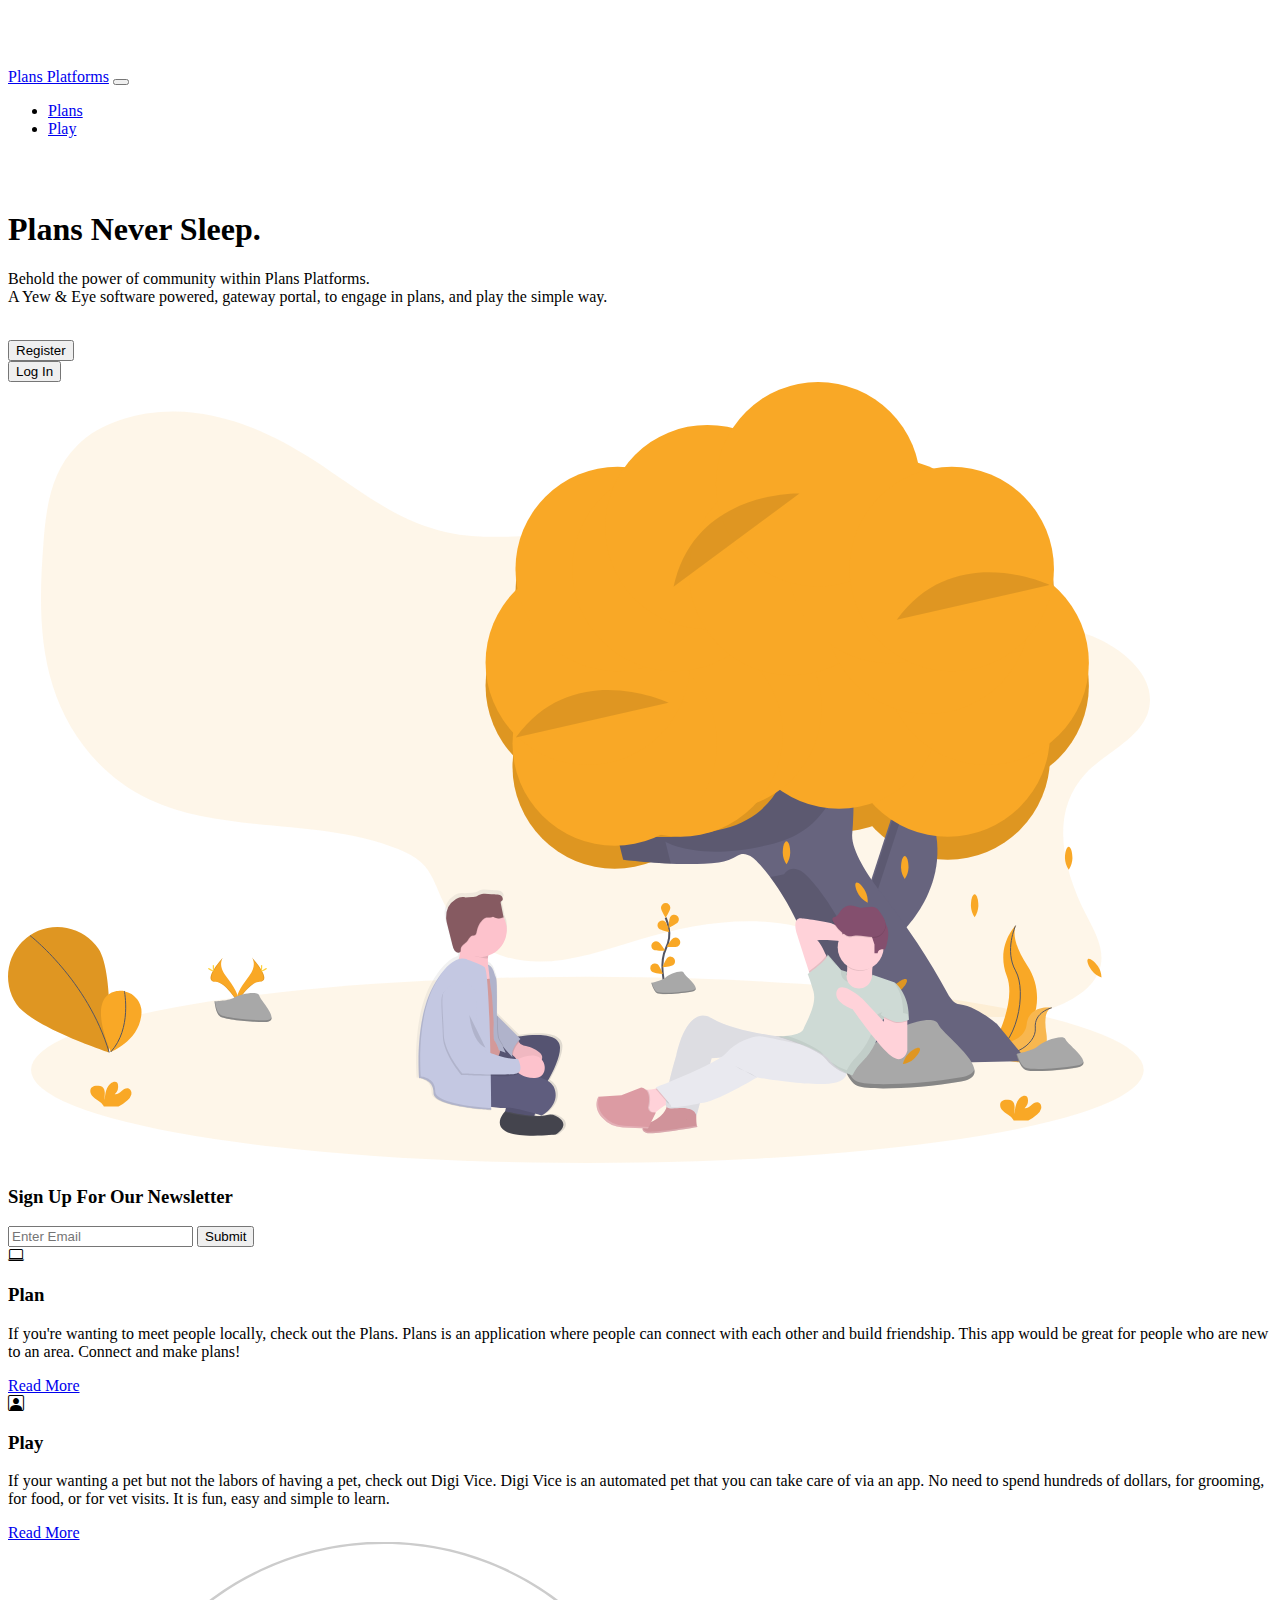
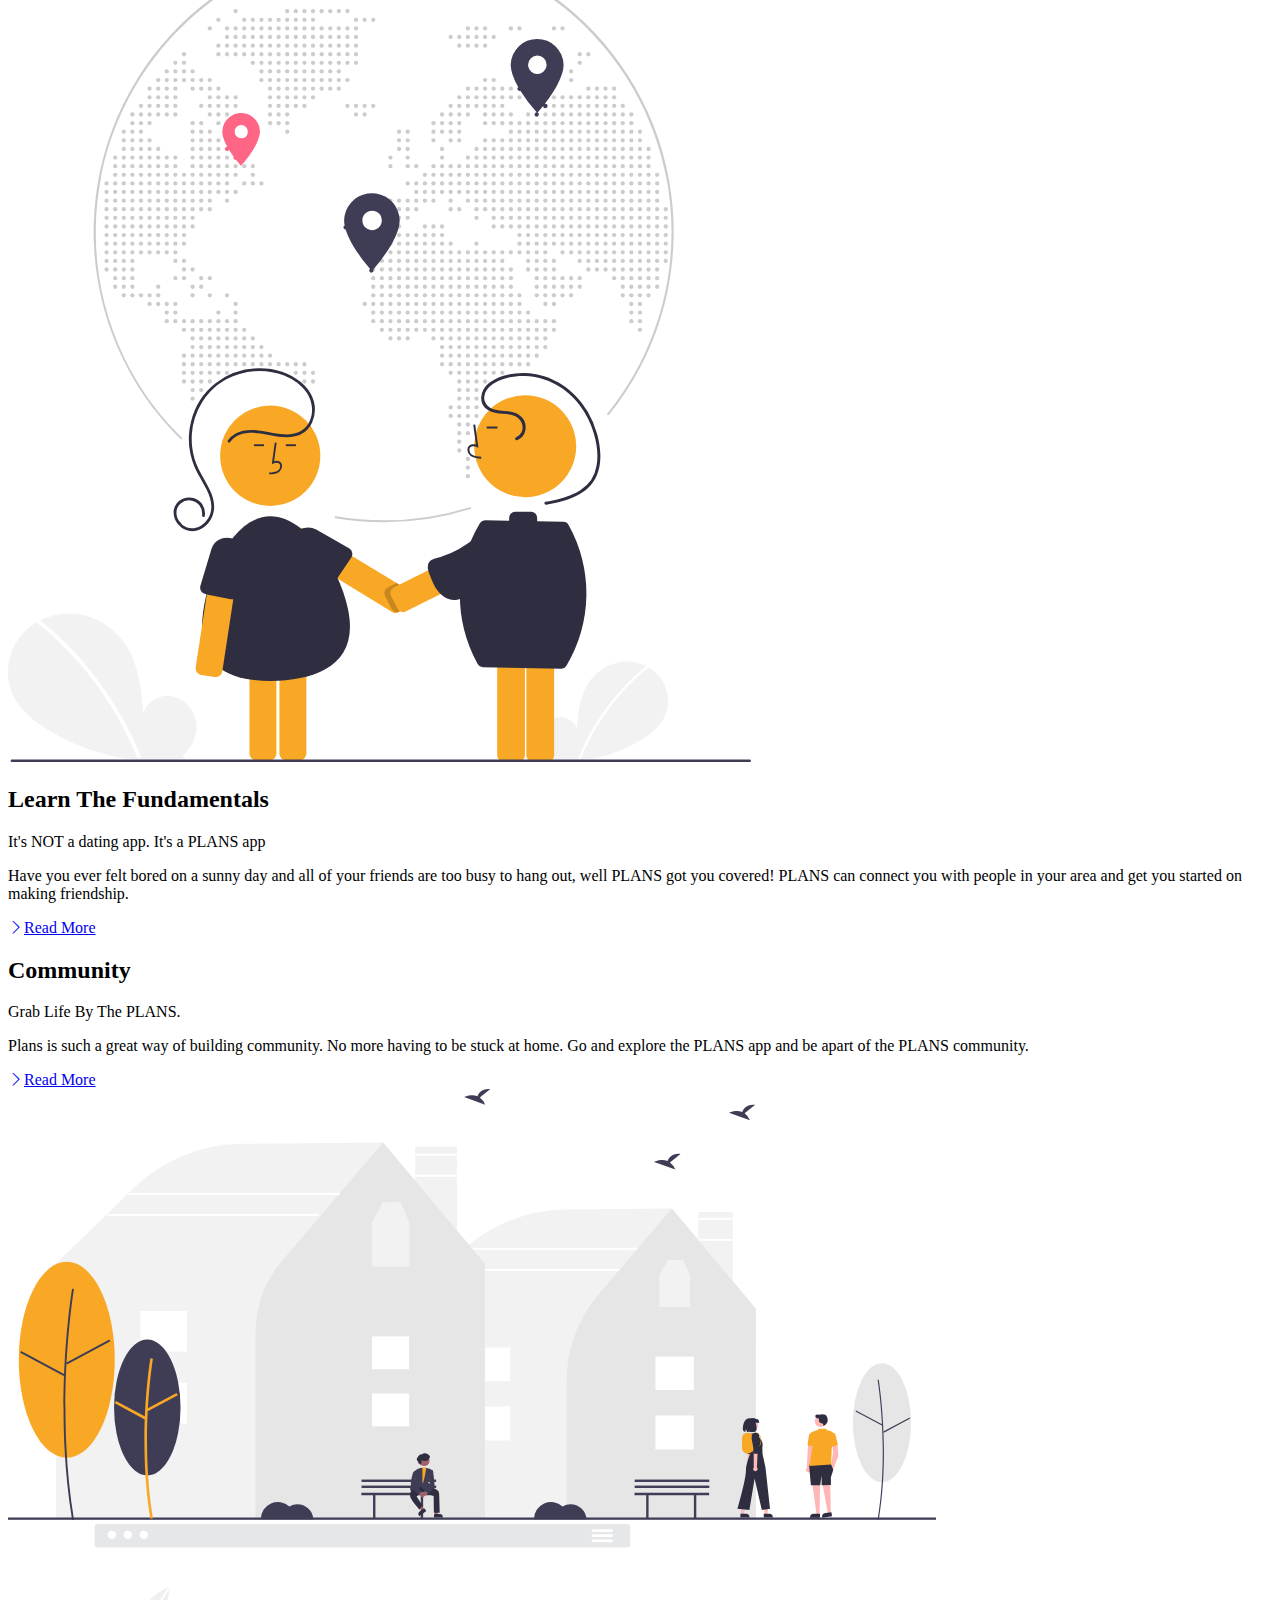
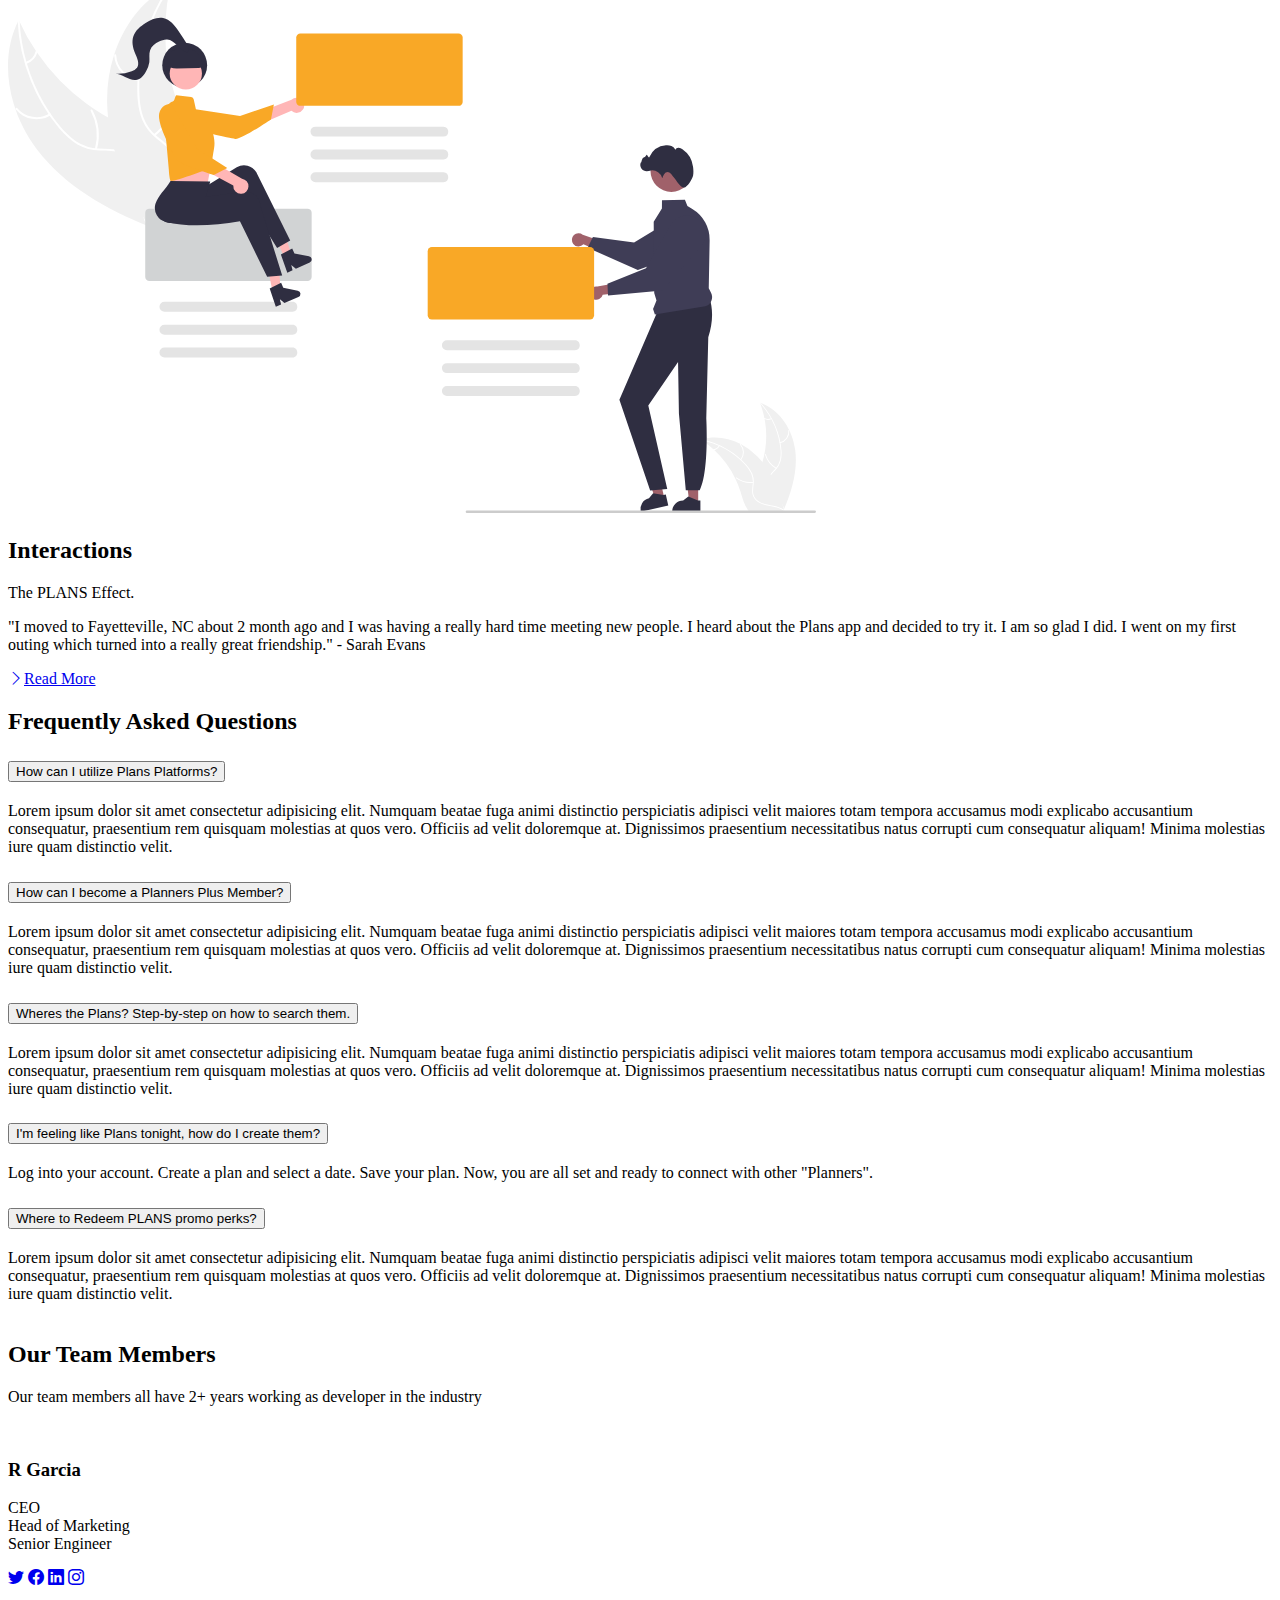
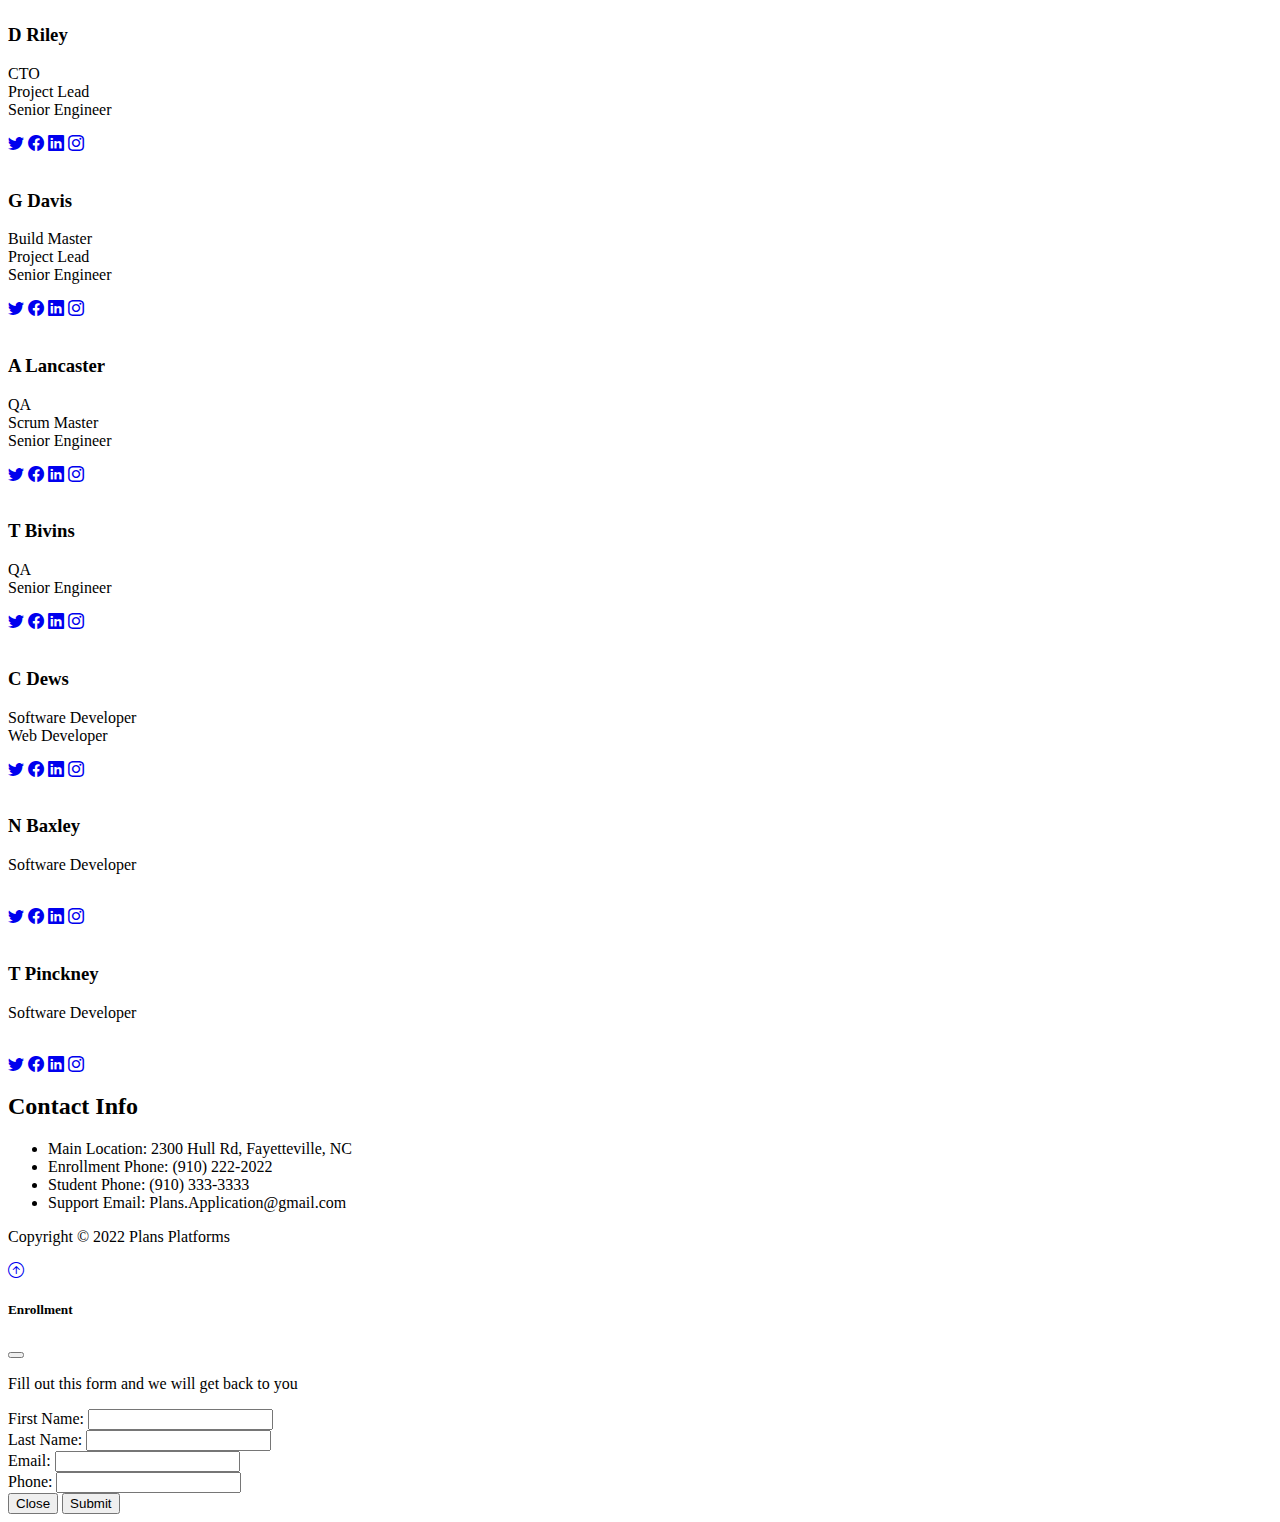
==== commit ae5c9ff4: "Add files via upload" ====
--- a/Plans/Plan_Platforms/index.html
+++ b/Plans/Plan_Platforms/index.html
@@ -43,7 +43,7 @@
               <a href="#Plans" class="nav-link">Plans</a>
             </li>
             <li class="nav-item">
-              <a href="#GearTrade" class="nav-link">GearTrade</a>
+              <a href="#Digivice Emulator" class="nav-link">Play</a>
             </li>
           </ul>
         </div>
@@ -57,9 +57,11 @@
     <div class="container">
       <div class="d-sm-flex align-items-center justify-content-between">
         <div>
+		<br>
+		<br>
           <h1><span class="text-warning">Plans</span> Never Sleep.</h1>
           <p class="lead my-4">
-            Behold the power of community within <br> Plans Platforms. <br> A Yew & Eye software powered, gateway portal, to engage in plans, play, and trade, the simple way. 
+            Behold the power of community within Plans Platforms. <br> A Yew & Eye software powered, gateway portal, to engage in plans, and play the simple way. 
           </p>
           <br>
           <button class="btn-primary btn-lg my-3"> Register </button>
@@ -99,13 +101,15 @@
                 Plan
               </h3>
               <p class="card-text">
-                Plans "The new way to connect with the your community"
+                If you're wanting to meet people locally, check out the Plans. Plans is an application where people can 
+				connect with each other and build friendship. This app would be great for people who are new to an area. Connect and make plans!
               </p>
               <a href="#" class="btn btn-primary">Read More</a>
             </div>
           </div>
         </div>
-        <div class="col-md"><div class="card bg-secondary text-light">
+        <div class="col-md">
+		<div class="card bg-secondary text-light">
           <div class="card-body text-center">
             <div class="h1 mb-3">
               <i class="bi bi-person-square"></i>
@@ -114,29 +118,14 @@
               Play
             </h3>
             <p class="card-text">
-              Plans "We want you to feel comfortable, while you get to know you meet new people in your area"
+              If your wanting a pet but not the labors of having a pet, check out Digi Vice.
+			  Digi Vice is an automated pet that you can take care of via an app. No need to spend hundreds 
+			  of dollars, for grooming, for food, or for vet visits. It is fun, easy and simple to learn.
             </p>
             <a href="#" class="btn btn-dark">Read More</a>
           </div>
         </div>
       </div>
-        <div class="col-md"><div class="card bg-dark text-light">
-          <div class="card-body text-center">
-            <div class="h1 mb-3">
-              <i class="bi bi-people"></i>
-            </div>
-            <h3 class="card-title mb-3">
-              Trade
-            </h3>
-            <p class="card-text">
-             Plans "We care about you"
-            </p>
-            <a href="#" class="btn btn-primary">Read More</a>
-          </div>
-        </div>
-      </div>
-      </div>
-    </div>
   </section>
 
   <!-- Fundamentals -->
@@ -148,7 +137,8 @@
         </div><div class="col-md p-5">
           <h2>Learn The Fundamentals</h2>
           <p class="lead">It's NOT a dating app. It's a <span class="text-warning">PLANS</span> app </p>
-          <p> With Plans you can have fun doing what you love 
+          <p>Have you ever felt bored on a sunny day and all of your friends are too busy to hang out, well PLANS got you covered! PLANS can connect you with people in your 
+		  area and get you started on making friendship.
           </p>
           <a href="#" class="btn btn-light mt3">
             <i class="bi bi-chevron-right"></i>Read More
@@ -166,7 +156,7 @@
          
           <h2>Community</h2>
           <p class="lead">Grab Life By The <span class="text-warning">PLANS</span>.</p>
-          <p> Digivice "Relive your childhood by feeding your digital pet"
+          <p>Plans is such a great way of building community. No more having to be stuck at home. Go and explore the PLANS app and be apart of the PLANS community.
           </p>
           <a href="#" class="btn btn-light mt3">
             <i class="bi bi-chevron-right"></i>Read More
@@ -188,7 +178,8 @@
         </div><div class="col-md p-5">
           <h2>Interactions</h2>
           <p class="lead">The <span class="text-warning">PLANS</span> Effect.</p>
-          <p> Digivice "So much fun that you will play for hours "
+          <p>"I moved to Fayetteville, NC about 2 month ago and I was having a really hard time meeting new people. I heard about the Plans app and decided to try it. I am so glad
+		  I did. I went on my first outing which turned into a really great friendship." - Sarah Evans
           </p>
           <a href="#" class="btn btn-light mt3">
             <i class="bi bi-chevron-right"></i>Read More
@@ -203,7 +194,7 @@
     <div class="container">
       <h2 class="text-center mb-4">Frequently Asked Questions</h2>
       <div class="accordion accordion-flush" id="questions">
-        <!-- Item 1 -->
+		<!-- Item 1 -->
         <div class="accordion-item">
           <h2 class="accordion-header">
             <button
@@ -221,11 +212,17 @@
             data-bs-parent="#questions"
           >
             <div class="accordion-body">
-          Digivice "A place to disconnect from reality"
-            </div>
-          </div>
-        </div>
-        <!-- Item 2 -->
+              Lorem ipsum dolor sit amet consectetur adipisicing elit. Numquam
+              beatae fuga animi distinctio perspiciatis adipisci velit maiores
+              totam tempora accusamus modi explicabo accusantium consequatur,
+              praesentium rem quisquam molestias at quos vero. Officiis ad
+              velit doloremque at. Dignissimos praesentium necessitatibus
+              natus corrupti cum consequatur aliquam! Minima molestias iure
+              quam distinctio velit.
+            </div>
+          </div>
+        </div>
+		<!-- Item 2 -->
         <div class="accordion-item">
           <h2 class="accordion-header">
             <button
@@ -243,12 +240,17 @@
             data-bs-parent="#questions"
           >
             <div class="accordion-body">
-             Create plans and get ready to meet people
+              Lorem ipsum dolor sit amet consectetur adipisicing elit. Numquam
+              beatae fuga animi distinctio perspiciatis adipisci velit maiores
+              totam tempora accusamus modi explicabo accusantium consequatur,
+              praesentium rem quisquam molestias at quos vero. Officiis ad
+              velit doloremque at. Dignissimos praesentium necessitatibus
+              natus corrupti cum consequatur aliquam! Minima molestias iure
               quam distinctio velit.
             </div>
           </div>
         </div>
-        <!-- Item 3 -->
+		<!-- Item 3 -->
         <div class="accordion-item">
           <h2 class="accordion-header">
             <button
@@ -266,11 +268,16 @@
             data-bs-parent="#questions"
           >
             <div class="accordion-body">
-            Plans "Come with us"
-            </div>
-          </div>
-        </div>
-        <!-- Item 4 -->
+              Lorem ipsum dolor sit amet consectetur adipisicing elit. Numquam
+              beatae fuga animi distinctio perspiciatis adipisci velit maiores
+              totam tempora accusamus modi explicabo accusantium consequatur,
+              praesentium rem quisquam molestias at quos vero. Officiis ad
+              velit doloremque at. Dignissimos praesentium necessitatibus
+              natus corrupti cum consequatur aliquam! Minima molestias iure
+              quam distinctio velit.
+            </div>
+          </div>
+        </div>
         <div class="accordion-item">
           <h2 class="accordion-header">
             <button
@@ -288,11 +295,12 @@
             data-bs-parent="#questions"
           >
             <div class="accordion-body">
-             Come on and create your first plan 
-            </div>
-          </div>
-        </div>
-        <!-- Item 5 -->
+              Log into your account. Create a plan and select a date. Save your plan. Now, you are all set and ready
+			  to connect with other "Planners".
+            </div>
+          </div>
+        </div>
+		<!-- Item 5 -->
         <div class="accordion-item">
           <h2 class="accordion-header">
             <button
@@ -310,14 +318,20 @@
             data-bs-parent="#questions"
           >
             <div class="accordion-body">
-             Here at YEW & EYE we strive to put the person first
-            </div>
-          </div>
-        </div>
-      </div>
-    </div>
-  </section>
-
+              Lorem ipsum dolor sit amet consectetur adipisicing elit. Numquam
+              beatae fuga animi distinctio perspiciatis adipisci velit maiores
+              totam tempora accusamus modi explicabo accusantium consequatur,
+              praesentium rem quisquam molestias at quos vero. Officiis ad
+              velit doloremque at. Dignissimos praesentium necessitatibus
+              natus corrupti cum consequatur aliquam! Minima molestias iure
+              quam distinctio velit.
+            </div>
+          </div>
+        </div>
+      </div>
+    </div>
+  </section>
+        <br>
   <!-- Team Members -->
   <section id="Team" class="p-5 bg-primary">
     <div class="container">
@@ -628,4 +642,4 @@
   })
 </script>
 </body>
-</html>
+</html>